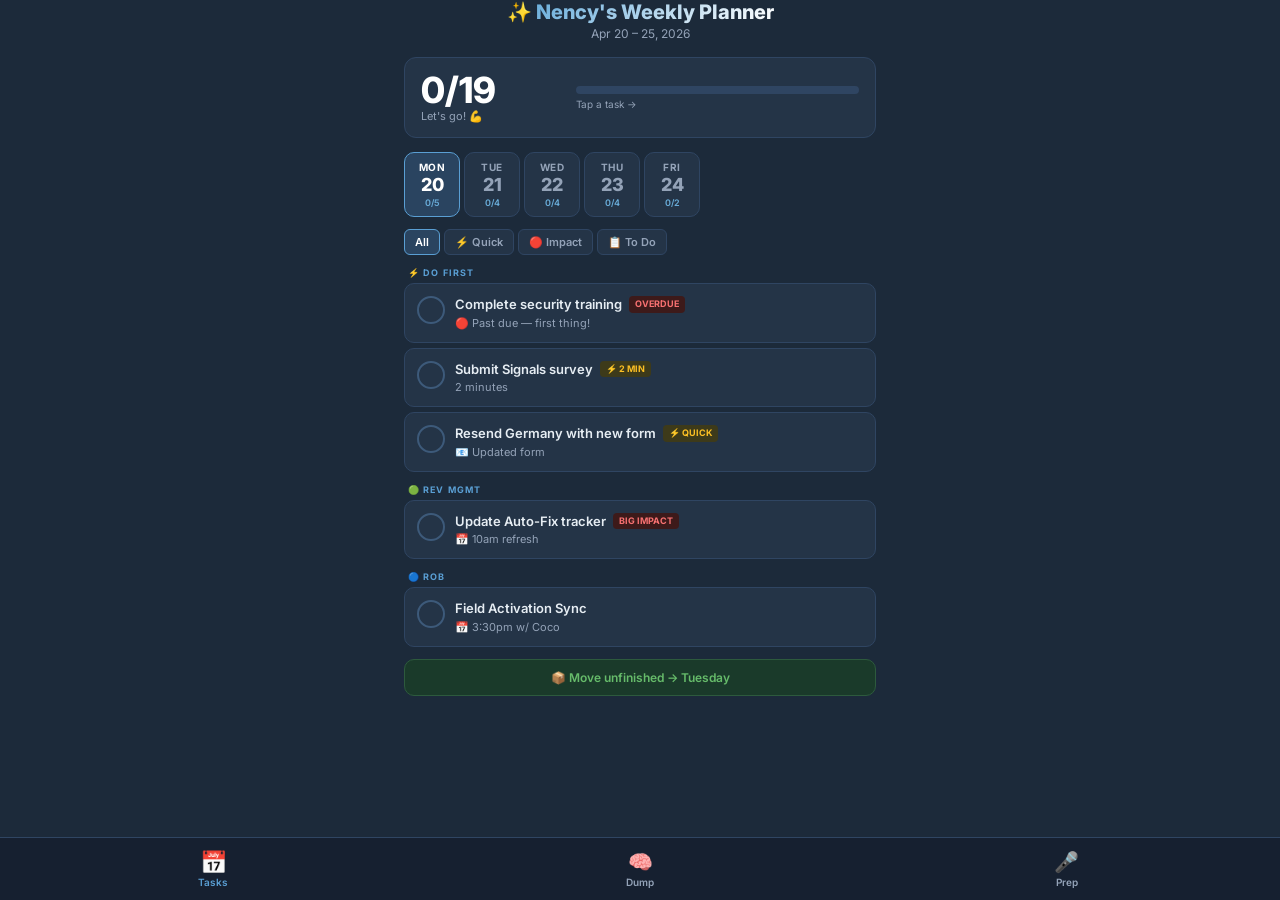
==== index.html @ 7d5105fa "Nency weekly planner PWA v1" ====
<!DOCTYPE html>
<html lang="en">
<head>
<meta charset="UTF-8">
<meta name="viewport" content="width=device-width, initial-scale=1.0, maximum-scale=1.0, user-scalable=no, viewport-fit=cover">
<meta name="apple-mobile-web-app-capable" content="yes">
<meta name="apple-mobile-web-app-status-bar-style" content="black-translucent">
<meta name="apple-mobile-web-app-title" content="Planner">
<meta name="theme-color" content="#4682b4">
<link rel="manifest" href="manifest.json">
<link rel="apple-touch-icon" href="data:image/svg+xml,<svg xmlns='http://www.w3.org/2000/svg' viewBox='0 0 100 100'><rect width='100' height='100' rx='20' fill='%234682b4'/><text y='68' x='50' text-anchor='middle' font-size='55'>✨</text></svg>">
<title>Nency's Weekly Planner</title>
<style>
  @import url('https://fonts.googleapis.com/css2?family=Inter:wght@400;600;700;800&display=swap');
  *{margin:0;padding:0;box-sizing:border-box}
  :root{
    --steel:#4682b4;--sl:#5a9fd4;--sd:#36648b;--sg:#6aaedb;
    --bg:#1c2a3a;--card:#243447;--bdr:#2f4562;--tx:#e6edf3;--mu:#94a3b8;--done:#1e3548;
  }
  html{height:100%;overflow-y:auto;-webkit-overflow-scrolling:touch}
  body{
    font-family:'Inter',sans-serif;background:var(--bg);color:var(--tx);
    max-width:500px;margin:0 auto;padding:16px 14px;padding-top:env(safe-area-inset-top,16px);
    padding-bottom:calc(env(safe-area-inset-bottom,0px) + 80px);
    -webkit-font-smoothing:antialiased;min-height:100%;
  }

  .hdr{text-align:center;margin-bottom:16px}
  .hdr h1{font-size:20px;font-weight:800;color:#fff}
  .hdr h1 span{background:linear-gradient(135deg,var(--sg),#fff);-webkit-background-clip:text;-webkit-text-fill-color:transparent}
  .wk{color:var(--mu);font-size:12px;margin-top:2px}

  /* Score — compact */
  .sc{background:var(--card);border:1px solid var(--bdr);border-radius:12px;padding:14px 16px;margin-bottom:14px;display:flex;align-items:center;gap:14px}
  .sc-left{flex:1}
  .sc-n{font-size:36px;font-weight:800;line-height:1;color:#fff}
  .sc-l{font-size:11px;color:var(--mu);margin-top:1px}
  .sc-right{flex:2}
  .br-bg{height:8px;background:var(--bdr);border-radius:4px;overflow:hidden}
  .br-fl{height:100%;border-radius:4px;background:linear-gradient(90deg,var(--sd),var(--sg));transition:width .5s;width:0%}
  .stk{margin-top:4px;font-size:10px;color:var(--mu)}

  /* Bottom Nav (mobile style) */
  .bnav{
    position:fixed;bottom:0;left:0;right:0;
    background:#162030;border-top:1px solid var(--bdr);
    display:flex;padding:8px 0;padding-bottom:calc(8px + env(safe-area-inset-bottom,0px));
    z-index:100;
  }
  .bnav-btn{
    flex:1;display:flex;flex-direction:column;align-items:center;gap:2px;
    background:none;border:none;color:var(--mu);font-family:inherit;
    font-size:10px;font-weight:600;cursor:pointer;padding:4px;transition:all .2s;
  }
  .bnav-btn .ico{font-size:20px}
  .bnav-btn.on{color:var(--sl)}
  .bnav-btn.on .ico{transform:scale(1.1)}

  /* Day Tabs — horizontal scroll, touch friendly */
  .tabs{display:flex;gap:4px;margin-bottom:12px;overflow-x:auto;-webkit-overflow-scrolling:touch;scrollbar-width:none;-ms-overflow-style:none}
  .tabs::-webkit-scrollbar{display:none}
  .tab{
    min-width:56px;padding:8px 6px;border-radius:10px;text-align:center;cursor:pointer;
    background:var(--card);border:1.5px solid var(--bdr);transition:all .2s;font-family:inherit;color:var(--mu);
    flex-shrink:0;
  }
  .tab:hover{border-color:#3d5a7a;color:var(--tx)}
  .tab.on{border-color:var(--sl);background:#2a4460;color:#fff}
  .tab .dn{font-size:10px;font-weight:700;text-transform:uppercase;letter-spacing:.5px}
  .tab .dd{font-size:18px;font-weight:800;margin-top:1px}
  .tab .dt{margin-top:2px;font-size:9px;font-weight:600}
  .tab .dt .ok{color:var(--sg)}
  .tab.alld{border-color:#3a6a4a}
  .tab.alld .dt .ok{color:#66bb6a}

  /* Filters — compact */
  .flt{display:flex;gap:4px;margin-bottom:12px}
  .fb{background:var(--card);border:1px solid var(--bdr);color:var(--mu);padding:5px 10px;border-radius:6px;font-size:11px;font-weight:600;cursor:pointer;font-family:inherit;transition:all .2s}
  .fb:hover,.fb.on{border-color:var(--sl);color:#fff;background:#2a4460}

  .pnl{display:none}.pnl.show{display:block}
  .sec{margin-bottom:12px}
  .sec-t{font-size:9px;font-weight:700;text-transform:uppercase;letter-spacing:1.1px;color:var(--sl);padding:0 4px;margin-bottom:5px}

  /* Task — bigger touch target */
  .tk{
    background:var(--card);border:1px solid var(--bdr);border-radius:10px;padding:12px 12px;
    margin-bottom:5px;display:flex;align-items:flex-start;gap:10px;cursor:pointer;
    transition:all .15s;user-select:none;-webkit-tap-highlight-color:transparent;
    min-height:48px;
  }
  .tk:active{transform:scale(.98);background:#2a4460}
  .ck{
    width:28px;height:28px;min-width:28px;border:2.5px solid #3d5a7a;border-radius:50%;
    display:flex;align-items:center;justify-content:center;font-size:14px;color:transparent;
    transition:all .25s;margin-top:0;
  }
  .tk.done .ck{background:linear-gradient(135deg,var(--steel),var(--sg));border-color:transparent;color:#fff;animation:pop .35s cubic-bezier(.4,0,.2,1)}
  @keyframes pop{0%{transform:scale(1)}40%{transform:scale(1.3)}100%{transform:scale(1)}}
  .tk.done{background:var(--done);border-color:#2a4a5a}
  .tk.done .tn{text-decoration:line-through;color:var(--mu)}
  .tk.done .tw{color:#5a7080}
  .tb{flex:1;min-width:0}
  .tn{font-size:13px;font-weight:600;line-height:1.35}
  .tw{font-size:11px;color:var(--mu);margin-top:2px}

  .tg{display:inline-block;font-size:9px;font-weight:700;padding:2px 6px;border-radius:4px;margin-left:4px;vertical-align:middle;position:relative;top:-1px}
  .t-zap{background:#3d3a1a;color:#fbbf24}.t-fire{background:#3d1a1a;color:#f87171}
  .t-mic{background:#1a3050;color:var(--sg)}.t-clk{background:#2d1a3a;color:#d8a0f0}
  .t-carry{background:#1a3a2a;color:#66bb6a}

  .carry{
    display:none;align-items:center;gap:6px;width:100%;justify-content:center;
    background:#1a3a2a;border:1px solid #2d5a3d;color:#66bb6a;
    padding:10px 14px;border-radius:10px;font-size:12px;font-weight:600;
    cursor:pointer;font-family:inherit;margin-top:6px;transition:all .2s;
  }
  .carry:hover{background:#224a32}
  .carry.vis{display:flex}

  /* Meeting Prep */
  .mtg{
    background:linear-gradient(135deg,#1e3550,#243a50);border:1px solid var(--bdr);
    border-radius:10px;padding:12px 14px;margin-bottom:5px;border-left:3px solid var(--sl);
  }
  .mtg-t{font-size:13px;font-weight:700}
  .mtg-m{font-size:11px;color:var(--mu);margin-top:2px}
  .mtg-cl{margin-top:8px;display:flex;flex-direction:column;gap:4px}
  .mi{
    display:flex;align-items:center;gap:8px;font-size:12px;
    padding:8px 10px;background:#1c3040;border-radius:7px;cursor:pointer;
    transition:all .15s;user-select:none;min-height:40px;
  }
  .mi:active{background:#2a4060}
  .mi .mc{
    width:20px;height:20px;min-width:20px;border:2px solid #3d5a7a;border-radius:50%;
    display:flex;align-items:center;justify-content:center;font-size:11px;color:transparent;transition:all .2s;
  }
  .mi.done .mc{background:var(--sl);border-color:transparent;color:#fff}
  .mi.done{color:var(--mu);text-decoration:line-through}
  .md{font-size:10px;font-weight:700;margin-left:auto;white-space:nowrap}
  .dw{color:#fbbf24}.dok{color:var(--sg)}.dl{color:#f87171}

  /* Brain Dump */
  .bd{background:var(--card);border:1px solid var(--bdr);border-radius:12px;padding:14px;margin-bottom:14px}
  .bd h2{font-size:14px;font-weight:700;margin-bottom:6px}
  .bd h2 span{color:var(--sg)}
  .bd-h{font-size:11px;color:var(--mu);margin-bottom:6px}
  .bd textarea{
    width:100%;min-height:120px;background:#1a2a3a;border:1px solid var(--bdr);border-radius:8px;
    color:var(--tx);padding:10px 12px;font-family:inherit;font-size:14px;resize:vertical;line-height:1.6;
  }
  .bd textarea::placeholder{color:#4a6a8a}
  .bd textarea:focus{outline:none;border-color:var(--sl)}
  .bd-a{display:flex;gap:6px;margin-top:8px}
  .bdb{padding:10px 18px;border-radius:8px;font-size:13px;font-weight:700;cursor:pointer;font-family:inherit;transition:all .2s;border:none}
  .bds{background:linear-gradient(135deg,var(--sd),var(--sl));color:#fff}
  .bds:hover{filter:brightness(1.15)}
  .bdc{background:transparent;border:1px solid var(--bdr)!important;color:var(--mu)}

  .bd-o{margin-top:10px}
  .bd-r{
    background:#1a2a3a;border:1px solid var(--bdr);border-radius:8px;padding:10px 12px;
    margin-bottom:4px;display:flex;align-items:center;gap:8px;flex-wrap:wrap;
  }
  .bd-p{font-size:9px;font-weight:700;padding:2px 6px;border-radius:4px;white-space:nowrap}
  .bp1{background:#3d1a1a;color:#f87171}.bp2{background:#3d3a1a;color:#fbbf24}.bp3{background:#1a3050;color:var(--sg)}
  .bd-x{flex:1;font-size:12px;font-weight:600;min-width:120px}
  .bd-r select{background:#243447;border:1px solid var(--bdr);color:var(--tx);padding:6px 8px;border-radius:6px;font-size:12px;font-family:inherit}
  .bd-r select:focus{outline:none;border-color:var(--sl)}
  .bda{padding:6px 12px;border-radius:6px;font-size:11px;font-weight:700;cursor:pointer;font-family:inherit;background:var(--sd);color:#fff;border:none}

  .rules{background:var(--card);border:1px solid var(--bdr);border-radius:10px;padding:14px;font-size:12px;line-height:1.8;color:var(--mu)}
  .rules b{color:var(--tx)}

  /* Celebration */
  .cel{position:fixed;inset:0;display:none;align-items:center;justify-content:center;background:rgba(0,0,0,.55);z-index:200}
  .cel.show{display:flex}
  .cel-b{background:var(--card);border:2px solid var(--sl);border-radius:16px;padding:28px 36px;text-align:center;animation:up .4s cubic-bezier(.4,0,.2,1)}
  .cel-b .e{font-size:48px}.cel-b h2{font-size:18px;margin-top:6px}.cel-b p{color:var(--mu);font-size:12px;margin-top:3px}
  @keyframes up{from{transform:scale(.85);opacity:0}}

  .empty{text-align:center;padding:30px;color:var(--mu);font-size:13px}
</style>
</head>
<body>

<div class="hdr">
  <h1>✨ <span>Nency's Weekly Planner</span></h1>
  <div class="wk">Apr 20 – 25, 2026</div>
</div>

<!-- Score — horizontal compact -->
<div class="sc">
  <div class="sc-left">
    <div class="sc-n" id="num">0/0</div>
    <div class="sc-l" id="lbl">Let's go! 💪</div>
  </div>
  <div class="sc-right">
    <div class="br-bg"><div class="br-fl" id="bar"></div></div>
    <div class="stk" id="stk">Tap a task →</div>
  </div>
</div>

<!-- ═══ TASKS MODE ═══ -->
<div id="mTasks">
  <div class="tabs" id="tabs"></div>
  <div class="flt">
    <button class="fb on" onclick="fil('all',this)">All</button>
    <button class="fb" onclick="fil('zap',this)">⚡ Quick</button>
    <button class="fb" onclick="fil('fire',this)">🔴 Impact</button>
    <button class="fb" onclick="fil('todo',this)">📋 To Do</button>
  </div>
  <div id="panels"></div>
</div>

<!-- ═══ BRAIN DUMP ═══ -->
<div id="mBrain" style="display:none">
  <div class="bd">
    <h2>🧠 Brain Dump → <span>Tasks</span></h2>
    <div class="bd-h">One item per line. I'll sort by priority — you pick the day.</div>
    <textarea id="bdI" placeholder="follow up with Prabhu on Germany
prep deck for ROB 360
submit hackathon app
check IAR May schedule"></textarea>
    <div class="bd-a">
      <button class="bdb bds" onclick="sortBD()">✨ Sort</button>
      <button class="bdb bdc" onclick="clearBD()">Clear</button>
    </div>
    <div class="bd-o" id="bdO"></div>
  </div>
</div>

<!-- ═══ MEETING PREP ═══ -->
<div id="mMtg" style="display:none">
  <div class="sec">
    <div class="sec-t">🎤 Big Meetings — 48hr prep</div>
    <div class="mtg">
      <div class="mtg-t">ROB 360 Pulse: Readiness</div>
      <div class="mtg-m">📅 Thu 11:05am · PRESENTING · ~50 ppl</div>
      <div class="mtg-cl">
        <div class="mi" onclick="this.classList.toggle('done')"><div class="mc">✓</div><span>Content + talk track</span><span class="md dw">⏰ Tue 11am</span></div>
        <div class="mi" onclick="this.classList.toggle('done')"><div class="mc">✓</div><span>Send pre-read</span><span class="md dw">⏰ Wed 11am</span></div>
        <div class="mi" onclick="this.classList.toggle('done')"><div class="mc">✓</div><span>Send recap</span><span class="md dok">⏰ Fri 11am</span></div>
      </div>
    </div>
    <div class="mtg">
      <div class="mtg-t">RevS AI Acceleration</div>
      <div class="mtg-m">📅 Tue 12:05pm · Large call · ~60 ppl</div>
      <div class="mtg-cl">
        <div class="mi" onclick="this.classList.toggle('done')"><div class="mc">✓</div><span>Content + talk track</span><span class="md dl">⏰ Past due</span></div>
        <div class="mi" onclick="this.classList.toggle('done')"><div class="mc">✓</div><span>Send recap</span><span class="md dok">⏰ Wed 12pm</span></div>
      </div>
    </div>
  </div>
  <div class="sec">
    <div class="sec-t">📅 You're Hosting — 24hr rules</div>
    <div class="mtg">
      <div class="mtg-t">Field Activation Weekly</div>
      <div class="mtg-m">📅 Mon 3:30pm · w/ Coco</div>
      <div class="mtg-cl">
        <div class="mi" onclick="this.classList.toggle('done')"><div class="mc">✓</div><span>Pre-read / agenda</span><span class="md dl">⏰ Was Sun</span></div>
        <div class="mi" onclick="this.classList.toggle('done')"><div class="mc">✓</div><span>Send recap</span><span class="md dok">⏰ Tue 3:30pm</span></div>
      </div>
    </div>
    <div class="mtg">
      <div class="mtg-t">VS Code Club</div>
      <div class="mtg-m">📅 Thu 10am · You're hosting!</div>
      <div class="mtg-cl">
        <div class="mi" onclick="this.classList.toggle('done')"><div class="mc">✓</div><span>Pre-read / agenda</span><span class="md dw">⏰ Wed 10am</span></div>
        <div class="mi" onclick="this.classList.toggle('done')"><div class="mc">✓</div><span>Send recap</span><span class="md dok">⏰ Fri 10am</span></div>
      </div>
    </div>
    <div class="mtg">
      <div class="mtg-t">Svjetlana / Nency Sync</div>
      <div class="mtg-m">📅 Wed 10:35am</div>
      <div class="mtg-cl">
        <div class="mi" onclick="this.classList.toggle('done')"><div class="mc">✓</div><span>Agenda / talking points</span><span class="md dw">⏰ Tue 10:35am</span></div>
        <div class="mi" onclick="this.classList.toggle('done')"><div class="mc">✓</div><span>Send recap</span><span class="md dok">⏰ Thu 10:35am</span></div>
      </div>
    </div>
  </div>
  <div class="sec">
    <div class="sec-t">📋 Your Rules</div>
    <div class="rules">
      <b>🎤 Big (10+ ppl):</b> Content ready <b style="color:#fbbf24">48hrs before</b><br>
      <b>📅 Hosting:</b> Pre-read <b style="color:#fbbf24">24hrs before</b> · Recap <b style="color:var(--sg)">24hrs after</b>
    </div>
  </div>
</div>

<!-- Bottom Nav -->
<div class="bnav">
  <button class="bnav-btn on" id="b1" onclick="showMode('tasks')"><span class="ico">📅</span>Tasks</button>
  <button class="bnav-btn" id="b2" onclick="showMode('brain')"><span class="ico">🧠</span>Dump</button>
  <button class="bnav-btn" id="b3" onclick="showMode('mtg')"><span class="ico">🎤</span>Prep</button>
</div>

<!-- Celebrations -->
<div class="cel" id="cel" onclick="this.classList.remove('show')"><div class="cel-b"><div class="e" id="cE">🎉</div><h2 id="cT">Done!</h2><p id="cM">Keep going!</p></div></div>
<div class="cel" id="cyM" onclick="this.classList.remove('show')"><div class="cel-b"><div class="e">📦➡️</div><h2 id="cyT">Moved!</h2><p id="cyP">Carried over</p></div></div>

<script>
// Register service worker
if('serviceWorker' in navigator) navigator.serviceWorker.register('sw.js').catch(()=>{});

const DAYS=[
  {k:'mon',n:'Mon',d:'20',l:'Monday'},{k:'tue',n:'Tue',d:'21',l:'Tuesday'},
  {k:'wed',n:'Wed',d:'22',l:'Wednesday'},{k:'thu',n:'Thu',d:'23',l:'Thursday'},
  {k:'fri',n:'Fri',d:'24',l:'Friday'},
];
const TASKS={
  mon:[{cat:'⚡ DO FIRST',tasks:[
    {n:'Complete security training',w:'🔴 Past due — first thing!',t:'zap',tg:'t-fire',tl:'OVERDUE'},
    {n:'Submit Signals survey',w:'2 minutes',t:'zap',tg:'t-zap',tl:'⚡ 2 MIN'},
    {n:'Resend Germany with new form',w:'📧 Updated form',t:'zap',tg:'t-zap',tl:'⚡ QUICK'},
  ]},{cat:'🟢 REV MGMT',tasks:[
    {n:'Update Auto-Fix tracker',w:'📅 10am refresh',t:'fire',tg:'t-fire',tl:'BIG IMPACT'},
  ]},{cat:'🔵 ROB',tasks:[
    {n:'Field Activation Sync',w:'📅 3:30pm w/ Coco',t:'',tg:'',tl:''},
  ]}],
  tue:[{cat:'🟢 REV MGMT',tasks:[
    {n:'EMEA council approvals',w:'🌍 Unblocks engineering',t:'fire',tg:'t-fire',tl:'BIG IMPACT'},
    {n:'EMEA Neg Billed Opp Sync',w:'📅 11am w/ Prabhu',t:'',tg:'',tl:''},
    {n:'Rev Mgmt <> Field Activation',w:'📅 11:30am',t:'',tg:'',tl:''},
  ]},{cat:'🔵 ROB',tasks:[
    {n:'Review FY27 IAP deck',w:'📅 1:05pm w/ Carrie',t:'fire',tg:'t-fire',tl:'BIG IMPACT'},
  ]}],
  wed:[{cat:'🔵 ROB',tasks:[
    {n:'FY27 IAP kick-off',w:'📅 11am + 8pm',t:'fire',tg:'t-fire',tl:'BIG IMPACT'},
    {n:'Pull IAR May plan',w:'For team prep',t:'',tg:'',tl:''},
    {n:'Meet CI team (Meelad)',w:'📅 4pm — forecasting',t:'',tg:'',tl:''},
  ]},{cat:'🟢 REV MGMT',tasks:[
    {n:'AMS ROB & Rev Mgmt Sync',w:'📅 4:35pm',t:'',tg:'',tl:''},
  ]}],
  thu:[{cat:'🔵 ROB',tasks:[
    {n:'Present ROB 360 Pulse',w:'📅 11:05am — ON STAGE!',t:'fire',tg:'t-mic',tl:'PRESENTING'},
    {n:'Team Sync pre-work',w:'📋 Due before Sync Week',t:'fire',tg:'t-clk',tl:'DUE FRI'},
    {n:'Jake <> Nency 1:1',w:'📅 2:30pm',t:'',tg:'',tl:''},
  ]},{cat:'🟣 AI',tasks:[
    {n:'Host VS Code Club',w:'📅 10am',t:'',tg:'t-mic',tl:'HOSTING'},
  ]}],
  fri:[{cat:'🟣 AI',tasks:[
    {n:'Hackathon app',w:'💻 Build/polish',t:'fire',tg:'t-clk',tl:'NEXT WEEK'},
  ]},{cat:'🔵 ROB',tasks:[
    {n:'Finalize Sync pre-work',w:'📋 Last chance!',t:'fire',tg:'t-fire',tl:'DEADLINE'},
  ]}],
};

let aDay='mon';const SK='np-v5-20260420';

function buildTabs(){
  document.getElementById('tabs').innerHTML=DAYS.map(d=>
    `<div class="tab" data-d="${d.k}" onclick="sw('${d.k}')">
      <div class="dn">${d.n}</div><div class="dd">${d.d}</div><div class="dt" id="dot-${d.k}"></div>
    </div>`).join('');
}
function buildPanels(){
  let h='';
  DAYS.forEach(d=>{
    h+=`<div class="pnl" id="p-${d.k}" data-d="${d.k}">`;
    (TASKS[d.k]||[]).forEach(s=>{
      h+=`<div class="sec"><div class="sec-t">${s.cat}</div>`;
      s.tasks.forEach(t=>{
        const tg=t.tl?` <span class="tg ${t.tg}">${t.tl}</span>`:'';
        h+=`<div class="tk" onclick="tog(this)" data-t="${t.t}" data-d="${d.k}"><div class="ck">✓</div><div class="tb"><div class="tn">${t.n}${tg}</div><div class="tw">${t.w}</div></div></div>`;
      });
      h+=`</div>`;
    });
    h+=`<div class="sec" id="cr-${d.k}" style="display:none"><div class="sec-t">📦 Carried Over</div></div>`;
    const nx=DAYS[DAYS.findIndex(x=>x.k===d.k)+1];
    if(nx) h+=`<button class="carry" id="cy-${d.k}" onclick="co('${d.k}','${nx.k}')">📦 Move unfinished → ${nx.l}</button>`;
    h+=`</div>`;
  });
  document.getElementById('panels').innerHTML=h;
}

function showMode(m){
  document.getElementById('mTasks').style.display=m==='tasks'?'':'none';
  document.getElementById('mBrain').style.display=m==='brain'?'':'none';
  document.getElementById('mMtg').style.display=m==='mtg'?'':'none';
  document.getElementById('b1').classList.toggle('on',m==='tasks');
  document.getElementById('b2').classList.toggle('on',m==='brain');
  document.getElementById('b3').classList.toggle('on',m==='mtg');
}
function sw(d){
  aDay=d;
  document.querySelectorAll('.tab').forEach(t=>t.classList.toggle('on',t.dataset.d===d));
  document.querySelectorAll('.pnl').forEach(p=>p.classList.toggle('show',p.dataset.d===d));
  uCy();
  document.querySelectorAll('.fb').forEach(b=>b.classList.remove('on'));
  document.querySelector('.fb').classList.add('on');
  document.querySelectorAll(`#p-${d} .tk`).forEach(t=>t.style.display='');
}
function tog(el){
  const w=el.classList.contains('done');el.classList.toggle('done');
  if(!w) celeb();uAll();save();
}
function co(f,t){
  const p=document.getElementById(`p-${f}`),un=[...p.querySelectorAll('.tk:not(.done)')];
  if(!un.length) return;
  const tgt=document.getElementById(`cr-${t}`);
  un.forEach(tk=>{
    const c=tk.cloneNode(true);const nm=c.querySelector('.tn');
    if(!nm.innerHTML.includes('t-carry')) nm.innerHTML+=' <span class="tg t-carry">📦</span>';
    c.classList.remove('done');c.dataset.d=t;c.setAttribute('onclick','tog(this)');
    tgt.appendChild(c);tk.remove();
  });
  tgt.style.display='';
  document.getElementById('cyT').textContent=`${un.length} task${un.length>1?'s':''} moved!`;
  document.getElementById('cyP').textContent=`→ ${DAYS.find(d=>d.k===t).l}`;
  const m=document.getElementById('cyM');m.classList.add('show');
  setTimeout(()=>m.classList.remove('show'),1800);
  uAll();save();setTimeout(()=>sw(t),1000);
}
function uCy(){
  DAYS.forEach(d=>{const b=document.getElementById(`cy-${d.k}`);if(!b)return;
    const un=document.getElementById(`p-${d.k}`).querySelectorAll('.tk:not(.done)').length;
    b.classList.toggle('vis',un>0&&d.k===aDay);
  });
}

const CH=[['🎉','BOOM!','Momentum!'],['⚡','Zap!','💙'],['🚀','Go!','Speed!'],['💪','Yes!','Power!'],['🌟','Star!','Shine!'],['🔥','Fire!','Burn!'],['✨','Magic!','✓'],['💎','Gem!','Win!']];
function celeb(){
  const a=document.querySelectorAll('.tk').length,d=document.querySelectorAll('.tk.done').length;
  let c;if(d===a)c=['🦄','ALL DONE!','🎆'];else if(d===Math.ceil(a/2))c=['🏅','HALF!','GO!'];
  else c=CH[Math.floor(Math.random()*CH.length)];
  document.getElementById('cE').textContent=c[0];document.getElementById('cT').textContent=c[1];document.getElementById('cM').textContent=c[2];
  const el=document.getElementById('cel');el.classList.add('show');setTimeout(()=>el.classList.remove('show'),d===a?2200:900);
}

function uAll(){
  const a=document.querySelectorAll('.tk').length,d=document.querySelectorAll('.tk.done').length;
  document.getElementById('num').textContent=d+'/'+a;
  document.getElementById('bar').style.width=(a?d/a*100:0)+'%';
  const p=a?Math.round(d/a*100):0,l=document.getElementById('lbl'),s=document.getElementById('stk');
  if(!d){l.textContent="Let's go! 💪";s.textContent='Tap a task →'}
  else if(p<30){l.textContent=p+'%';s.textContent='🔥 Keep going!'}
  else if(p<60){l.textContent=p+'%';s.textContent='🔥🔥 Building!'}
  else if(p<100){l.textContent=p+'%';s.textContent='🔥🔥🔥 Almost!'}
  else{l.textContent='100% 👑';s.textContent='🏆 LEGENDARY!'}
  DAYS.forEach(d=>{
    const pn=document.getElementById(`p-${d.k}`);if(!pn)return;
    const t=pn.querySelectorAll('.tk').length,dn=pn.querySelectorAll('.tk.done').length;
    const dt=document.getElementById(`dot-${d.k}`),tb=document.querySelector(`.tab[data-d="${d.k}"]`);
    if(!t){dt.textContent='—';tb.classList.remove('alld')}
    else if(dn===t){dt.innerHTML='<span class="ok">✓</span>';tb.classList.add('alld')}
    else{dt.innerHTML=`<span class="ok">${dn}/${t}</span>`;tb.classList.remove('alld')}
  });uCy();
}

function fil(f,btn){
  document.querySelectorAll('.fb').forEach(b=>b.classList.remove('on'));btn.classList.add('on');
  const pn=document.getElementById(`p-${aDay}`);
  pn.querySelectorAll('.tk').forEach(t=>{
    if(f==='all')t.style.display='';
    else if(f==='zap')t.style.display=t.dataset.t==='zap'?'':'none';
    else if(f==='fire')t.style.display=(t.dataset.t==='fire'||t.dataset.t==='zap')?'':'none';
    else if(f==='todo')t.style.display=t.classList.contains('done')?'none':'';
  });
  pn.querySelectorAll('.sec').forEach(s=>{
    const v=[...s.querySelectorAll('.tk')].filter(t=>t.style.display!=='none');
    if(s.id&&s.id.startsWith('cr-')&&!s.querySelectorAll('.tk').length)s.style.display='none';
    else s.style.display=v.length?'':'none';
  });
}

const PW={hi:['urgent','overdue','blocker','approval','deadline','due','asap','critical','council','prep','present'],
  lo:['check','think','maybe','explore','look into','consider','optional','nice to have']};
function sortBD(){
  const raw=document.getElementById('bdI').value.trim();if(!raw)return;
  const lines=raw.split('\n').map(l=>l.trim()).filter(Boolean);
  const sorted=lines.map(l=>{const lw=l.toLowerCase();let p=2;if(PW.hi.some(w=>lw.includes(w)))p=1;else if(PW.lo.some(w=>lw.includes(w)))p=3;return{x:l,p}}).sort((a,b)=>a.p-b.p);
  document.getElementById('bdO').innerHTML='<div class="sec-t" style="margin:6px 0">📋 SORTED:</div>'+
    sorted.map((i,j)=>{const c=i.p===1?'bp1':i.p===2?'bp2':'bp3',lb=i.p===1?'🔴 HIGH':i.p===2?'🟡 MED':'🟢 LOW';
      return`<div class="bd-r" id="br-${j}"><span class="bd-p ${c}">${lb}</span><span class="bd-x">${i.x}</span>
        <select id="bs-${j}"><option value="">Day?</option>${DAYS.map(d=>`<option value="${d.k}">${d.n}</option>`).join('')}</select>
        <button class="bda" onclick="addBD(${j})">+</button></div>`;
    }).join('');
}
function addBD(i){
  const s=document.getElementById(`bs-${i}`),d=s.value;if(!d){s.style.borderColor='#f87171';return}
  const r=document.getElementById(`br-${i}`),x=r.querySelector('.bd-x').textContent;
  const cr=document.getElementById(`cr-${d}`),tk=document.createElement('div');
  tk.className='tk';tk.dataset.t='';tk.dataset.d=d;tk.setAttribute('onclick','tog(this)');
  tk.innerHTML=`<div class="ck">✓</div><div class="tb"><div class="tn">${x} <span class="tg t-carry">🧠</span></div><div class="tw">From brain dump</div></div>`;
  cr.appendChild(tk);cr.style.display='';r.style.opacity='.3';r.style.pointerEvents='none';
  r.querySelector('.bda').textContent='✓';uAll();save();
}
function clearBD(){document.getElementById('bdI').value='';document.getElementById('bdO').innerHTML=''}

function save(){
  const st={};DAYS.forEach(d=>{const pn=document.getElementById(`p-${d.k}`);st[d.k]=[];
    pn.querySelectorAll('.tk').forEach(t=>st[d.k].push({done:t.classList.contains('done'),h:t.outerHTML}));
  });localStorage.setItem(SK,JSON.stringify(st));
}
function load(){
  const r=localStorage.getItem(SK);if(!r)return;
  try{const st=JSON.parse(r);DAYS.forEach(d=>{if(!st[d.k])return;
    const pn=document.getElementById(`p-${d.k}`),tks=pn.querySelectorAll('.tk'),sv=st[d.k];
    if(tks.length===sv.length){sv.forEach((s,i)=>{if(s.done&&tks[i])tks[i].classList.add('done')})}
    else{let i=0;tks.forEach(t=>{if(i<sv.length&&sv[i]&&sv[i].done)t.classList.add('done');i++});
      const cr=document.getElementById(`cr-${d.k}`);
      for(let j=tks.length;j<sv.length;j++){if(sv[j]&&sv[j].h){
        const div=document.createElement('div');div.innerHTML=sv[j].h;const tk=div.firstChild;
        tk.setAttribute('onclick','tog(this)');if(sv[j].done)tk.classList.add('done');else tk.classList.remove('done');
        cr.appendChild(tk);cr.style.display='';
      }}
    }
  })}catch(e){}
}

buildTabs();buildPanels();load();sw('mon');uAll();
</script>
</body>
</html>
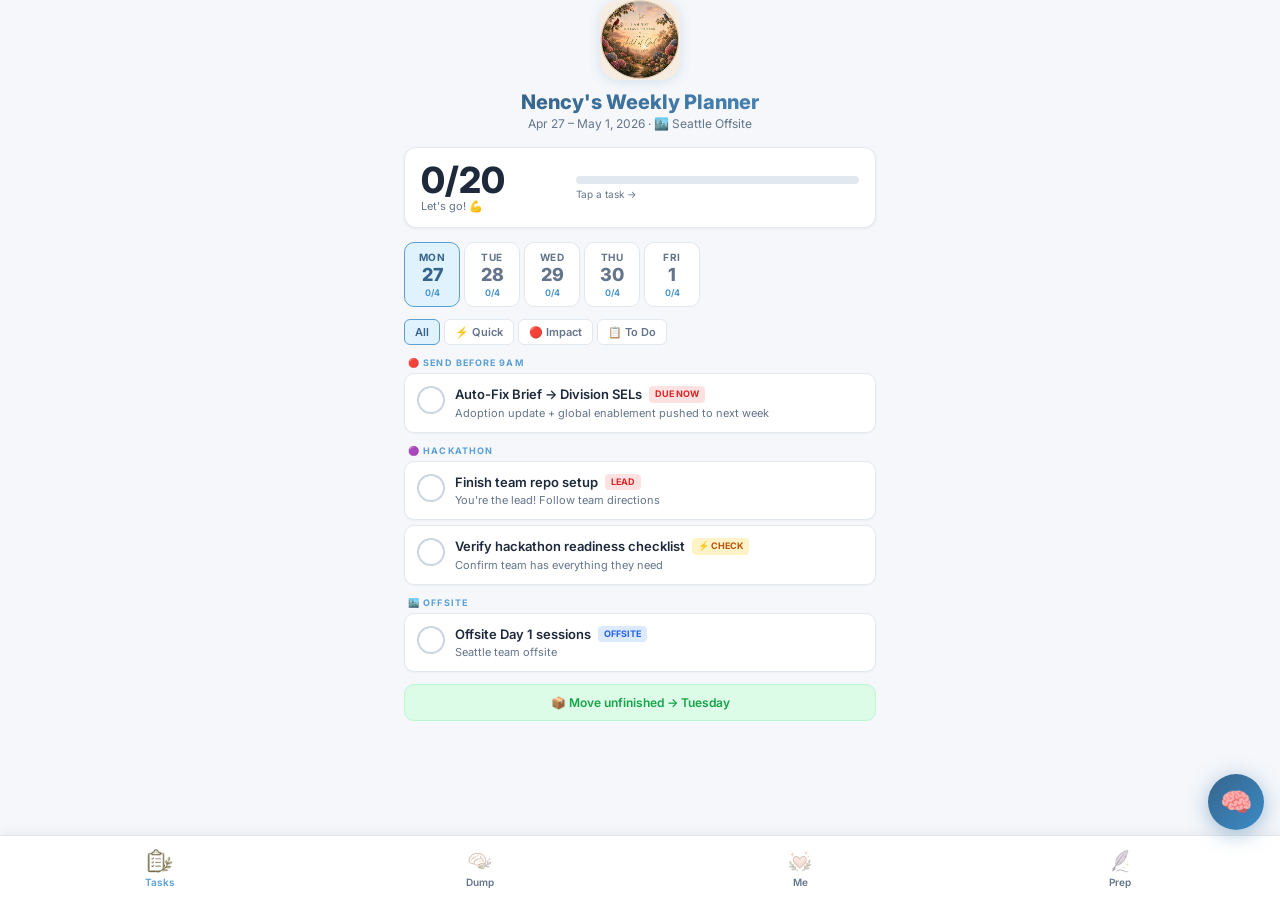
==== commit fa4406d0: "v2: light theme, custom icons, brain dump FAB, grateful + health corners" ====
--- a/index.html
+++ b/index.html
@@ -6,16 +6,16 @@
 <meta name="apple-mobile-web-app-capable" content="yes">
 <meta name="apple-mobile-web-app-status-bar-style" content="black-translucent">
 <meta name="apple-mobile-web-app-title" content="Planner">
-<meta name="theme-color" content="#4682b4">
+<meta name="theme-color" content="#f5f7fa">
 <link rel="manifest" href="manifest.json">
-<link rel="apple-touch-icon" href="data:image/svg+xml,<svg xmlns='http://www.w3.org/2000/svg' viewBox='0 0 100 100'><rect width='100' height='100' rx='20' fill='%234682b4'/><text y='68' x='50' text-anchor='middle' font-size='55'>✨</text></svg>">
+<link rel="apple-touch-icon" href="logo.png">
 <title>Nency's Weekly Planner</title>
 <style>
   @import url('https://fonts.googleapis.com/css2?family=Inter:wght@400;600;700;800&display=swap');
   *{margin:0;padding:0;box-sizing:border-box}
   :root{
-    --steel:#4682b4;--sl:#5a9fd4;--sd:#36648b;--sg:#6aaedb;
-    --bg:#1c2a3a;--card:#243447;--bdr:#2f4562;--tx:#e6edf3;--mu:#94a3b8;--done:#1e3548;
+    --steel:#4682b4;--sl:#5a9fd4;--sd:#36648b;--sg:#3b8cc7;
+    --bg:#f5f7fa;--card:#ffffff;--bdr:#e2e8f0;--tx:#1e293b;--mu:#64748b;--done:#f0fdf4;
   }
   html{height:100%;overflow-y:auto;-webkit-overflow-scrolling:touch}
   body{
@@ -26,14 +26,15 @@
   }
 
   .hdr{text-align:center;margin-bottom:16px}
-  .hdr h1{font-size:20px;font-weight:800;color:#fff}
-  .hdr h1 span{background:linear-gradient(135deg,var(--sg),#fff);-webkit-background-clip:text;-webkit-text-fill-color:transparent}
+  .hdr-logo{width:80px;height:80px;border-radius:20px;object-fit:cover;margin-bottom:6px;box-shadow:0 2px 12px rgba(70,130,180,.18)}
+  .hdr h1{font-size:20px;font-weight:800;color:var(--tx)}
+  .hdr h1 span{background:linear-gradient(135deg,var(--sd),var(--steel));-webkit-background-clip:text;-webkit-text-fill-color:transparent}
   .wk{color:var(--mu);font-size:12px;margin-top:2px}
 
   /* Score — compact */
-  .sc{background:var(--card);border:1px solid var(--bdr);border-radius:12px;padding:14px 16px;margin-bottom:14px;display:flex;align-items:center;gap:14px}
+  .sc{background:var(--card);border:1px solid var(--bdr);border-radius:12px;padding:14px 16px;margin-bottom:14px;display:flex;align-items:center;gap:14px;box-shadow:0 1px 3px rgba(0,0,0,.06)}
   .sc-left{flex:1}
-  .sc-n{font-size:36px;font-weight:800;line-height:1;color:#fff}
+  .sc-n{font-size:36px;font-weight:800;line-height:1;color:var(--tx)}
   .sc-l{font-size:11px;color:var(--mu);margin-top:1px}
   .sc-right{flex:2}
   .br-bg{height:8px;background:var(--bdr);border-radius:4px;overflow:hidden}
@@ -43,7 +44,7 @@
   /* Bottom Nav (mobile style) */
   .bnav{
     position:fixed;bottom:0;left:0;right:0;
-    background:#162030;border-top:1px solid var(--bdr);
+    background:#ffffff;border-top:1px solid var(--bdr);box-shadow:0 -2px 10px rgba(0,0,0,.06);
     display:flex;padding:8px 0;padding-bottom:calc(8px + env(safe-area-inset-bottom,0px));
     z-index:100;
   }
@@ -52,9 +53,10 @@
     background:none;border:none;color:var(--mu);font-family:inherit;
     font-size:10px;font-weight:600;cursor:pointer;padding:4px;transition:all .2s;
   }
-  .bnav-btn .ico{font-size:20px}
+  .bnav-btn .ico{font-size:20px;display:flex;align-items:center;justify-content:center}
+  .bnav-btn .ico img{width:26px;height:26px;object-fit:contain;opacity:.55;transition:all .2s}
   .bnav-btn.on{color:var(--sl)}
-  .bnav-btn.on .ico{transform:scale(1.1)}
+  .bnav-btn.on .ico img{opacity:1;transform:scale(1.1)}
 
   /* Day Tabs — horizontal scroll, touch friendly */
   .tabs{display:flex;gap:4px;margin-bottom:12px;overflow-x:auto;-webkit-overflow-scrolling:touch;scrollbar-width:none;-ms-overflow-style:none}
@@ -64,19 +66,19 @@
     background:var(--card);border:1.5px solid var(--bdr);transition:all .2s;font-family:inherit;color:var(--mu);
     flex-shrink:0;
   }
-  .tab:hover{border-color:#3d5a7a;color:var(--tx)}
-  .tab.on{border-color:var(--sl);background:#2a4460;color:#fff}
+  .tab:hover{border-color:var(--sl);color:var(--tx)}
+  .tab.on{border-color:var(--sl);background:#e0f2fe;color:var(--sd)}
   .tab .dn{font-size:10px;font-weight:700;text-transform:uppercase;letter-spacing:.5px}
   .tab .dd{font-size:18px;font-weight:800;margin-top:1px}
   .tab .dt{margin-top:2px;font-size:9px;font-weight:600}
   .tab .dt .ok{color:var(--sg)}
-  .tab.alld{border-color:#3a6a4a}
-  .tab.alld .dt .ok{color:#66bb6a}
+  .tab.alld{border-color:#86efac}
+  .tab.alld .dt .ok{color:#16a34a}
 
   /* Filters — compact */
   .flt{display:flex;gap:4px;margin-bottom:12px}
   .fb{background:var(--card);border:1px solid var(--bdr);color:var(--mu);padding:5px 10px;border-radius:6px;font-size:11px;font-weight:600;cursor:pointer;font-family:inherit;transition:all .2s}
-  .fb:hover,.fb.on{border-color:var(--sl);color:#fff;background:#2a4460}
+  .fb:hover,.fb.on{border-color:var(--sl);color:var(--sd);background:#e0f2fe}
 
   .pnl{display:none}.pnl.show{display:block}
   .sec{margin-bottom:12px}
@@ -87,40 +89,40 @@
     background:var(--card);border:1px solid var(--bdr);border-radius:10px;padding:12px 12px;
     margin-bottom:5px;display:flex;align-items:flex-start;gap:10px;cursor:pointer;
     transition:all .15s;user-select:none;-webkit-tap-highlight-color:transparent;
-    min-height:48px;
-  }
-  .tk:active{transform:scale(.98);background:#2a4460}
+    min-height:48px;box-shadow:0 1px 2px rgba(0,0,0,.04);
+  }
+  .tk:active{transform:scale(.98);background:#f0f7ff}
   .ck{
-    width:28px;height:28px;min-width:28px;border:2.5px solid #3d5a7a;border-radius:50%;
+    width:28px;height:28px;min-width:28px;border:2.5px solid #cbd5e1;border-radius:50%;
     display:flex;align-items:center;justify-content:center;font-size:14px;color:transparent;
     transition:all .25s;margin-top:0;
   }
   .tk.done .ck{background:linear-gradient(135deg,var(--steel),var(--sg));border-color:transparent;color:#fff;animation:pop .35s cubic-bezier(.4,0,.2,1)}
   @keyframes pop{0%{transform:scale(1)}40%{transform:scale(1.3)}100%{transform:scale(1)}}
-  .tk.done{background:var(--done);border-color:#2a4a5a}
+  .tk.done{background:var(--done);border-color:#bbf7d0}
   .tk.done .tn{text-decoration:line-through;color:var(--mu)}
-  .tk.done .tw{color:#5a7080}
+  .tk.done .tw{color:#94a3b8}
   .tb{flex:1;min-width:0}
   .tn{font-size:13px;font-weight:600;line-height:1.35}
   .tw{font-size:11px;color:var(--mu);margin-top:2px}
 
   .tg{display:inline-block;font-size:9px;font-weight:700;padding:2px 6px;border-radius:4px;margin-left:4px;vertical-align:middle;position:relative;top:-1px}
-  .t-zap{background:#3d3a1a;color:#fbbf24}.t-fire{background:#3d1a1a;color:#f87171}
-  .t-mic{background:#1a3050;color:var(--sg)}.t-clk{background:#2d1a3a;color:#d8a0f0}
-  .t-carry{background:#1a3a2a;color:#66bb6a}
+  .t-zap{background:#fef3c7;color:#b45309}.t-fire{background:#fee2e2;color:#dc2626}
+  .t-mic{background:#dbeafe;color:#2563eb}.t-clk{background:#f3e8ff;color:#7c3aed}
+  .t-carry{background:#dcfce7;color:#16a34a}
 
   .carry{
     display:none;align-items:center;gap:6px;width:100%;justify-content:center;
-    background:#1a3a2a;border:1px solid #2d5a3d;color:#66bb6a;
+    background:#dcfce7;border:1px solid #bbf7d0;color:#16a34a;
     padding:10px 14px;border-radius:10px;font-size:12px;font-weight:600;
     cursor:pointer;font-family:inherit;margin-top:6px;transition:all .2s;
   }
-  .carry:hover{background:#224a32}
+  .carry:hover{background:#d1fae5}
   .carry.vis{display:flex}
 
   /* Meeting Prep */
   .mtg{
-    background:linear-gradient(135deg,#1e3550,#243a50);border:1px solid var(--bdr);
+    background:linear-gradient(135deg,#f0f7ff,#e8f4fd);border:1px solid var(--bdr);
     border-radius:10px;padding:12px 14px;margin-bottom:5px;border-left:3px solid var(--sl);
   }
   .mtg-t{font-size:13px;font-weight:700}
@@ -128,18 +130,18 @@
   .mtg-cl{margin-top:8px;display:flex;flex-direction:column;gap:4px}
   .mi{
     display:flex;align-items:center;gap:8px;font-size:12px;
-    padding:8px 10px;background:#1c3040;border-radius:7px;cursor:pointer;
+    padding:8px 10px;background:#f8fafc;border-radius:7px;cursor:pointer;
     transition:all .15s;user-select:none;min-height:40px;
   }
-  .mi:active{background:#2a4060}
+  .mi:active{background:#e2e8f0}
   .mi .mc{
-    width:20px;height:20px;min-width:20px;border:2px solid #3d5a7a;border-radius:50%;
+    width:20px;height:20px;min-width:20px;border:2px solid #cbd5e1;border-radius:50%;
     display:flex;align-items:center;justify-content:center;font-size:11px;color:transparent;transition:all .2s;
   }
   .mi.done .mc{background:var(--sl);border-color:transparent;color:#fff}
   .mi.done{color:var(--mu);text-decoration:line-through}
   .md{font-size:10px;font-weight:700;margin-left:auto;white-space:nowrap}
-  .dw{color:#fbbf24}.dok{color:var(--sg)}.dl{color:#f87171}
+  .dw{color:#b45309}.dok{color:#16a34a}.dl{color:#dc2626}
 
   /* Brain Dump */
   .bd{background:var(--card);border:1px solid var(--bdr);border-radius:12px;padding:14px;margin-bottom:14px}
@@ -147,10 +149,10 @@
   .bd h2 span{color:var(--sg)}
   .bd-h{font-size:11px;color:var(--mu);margin-bottom:6px}
   .bd textarea{
-    width:100%;min-height:120px;background:#1a2a3a;border:1px solid var(--bdr);border-radius:8px;
+    width:100%;min-height:120px;background:#f8fafc;border:1px solid var(--bdr);border-radius:8px;
     color:var(--tx);padding:10px 12px;font-family:inherit;font-size:14px;resize:vertical;line-height:1.6;
   }
-  .bd textarea::placeholder{color:#4a6a8a}
+  .bd textarea::placeholder{color:#94a3b8}
   .bd textarea:focus{outline:none;border-color:var(--sl)}
   .bd-a{display:flex;gap:6px;margin-top:8px}
   .bdb{padding:10px 18px;border-radius:8px;font-size:13px;font-weight:700;cursor:pointer;font-family:inherit;transition:all .2s;border:none}
@@ -160,13 +162,13 @@
 
   .bd-o{margin-top:10px}
   .bd-r{
-    background:#1a2a3a;border:1px solid var(--bdr);border-radius:8px;padding:10px 12px;
+    background:#f8fafc;border:1px solid var(--bdr);border-radius:8px;padding:10px 12px;
     margin-bottom:4px;display:flex;align-items:center;gap:8px;flex-wrap:wrap;
   }
   .bd-p{font-size:9px;font-weight:700;padding:2px 6px;border-radius:4px;white-space:nowrap}
-  .bp1{background:#3d1a1a;color:#f87171}.bp2{background:#3d3a1a;color:#fbbf24}.bp3{background:#1a3050;color:var(--sg)}
+  .bp1{background:#fee2e2;color:#dc2626}.bp2{background:#fef3c7;color:#b45309}.bp3{background:#dbeafe;color:#2563eb}
   .bd-x{flex:1;font-size:12px;font-weight:600;min-width:120px}
-  .bd-r select{background:#243447;border:1px solid var(--bdr);color:var(--tx);padding:6px 8px;border-radius:6px;font-size:12px;font-family:inherit}
+  .bd-r select{background:#f8fafc;border:1px solid var(--bdr);color:var(--tx);padding:6px 8px;border-radius:6px;font-size:12px;font-family:inherit}
   .bd-r select:focus{outline:none;border-color:var(--sl)}
   .bda{padding:6px 12px;border-radius:6px;font-size:11px;font-weight:700;cursor:pointer;font-family:inherit;background:var(--sd);color:#fff;border:none}
 
@@ -174,20 +176,183 @@
   .rules b{color:var(--tx)}
 
   /* Celebration */
-  .cel{position:fixed;inset:0;display:none;align-items:center;justify-content:center;background:rgba(0,0,0,.55);z-index:200}
+  .cel{position:fixed;inset:0;display:none;align-items:center;justify-content:center;background:rgba(0,0,0,.25);z-index:200}
   .cel.show{display:flex}
-  .cel-b{background:var(--card);border:2px solid var(--sl);border-radius:16px;padding:28px 36px;text-align:center;animation:up .4s cubic-bezier(.4,0,.2,1)}
-  .cel-b .e{font-size:48px}.cel-b h2{font-size:18px;margin-top:6px}.cel-b p{color:var(--mu);font-size:12px;margin-top:3px}
+  .cel-b{background:var(--card);border:2px solid var(--sl);border-radius:16px;padding:28px 36px;text-align:center;animation:up .4s cubic-bezier(.4,0,.2,1);box-shadow:0 8px 30px rgba(0,0,0,.12)}
+  .cel-b .e{font-size:48px}.cel-b h2{font-size:18px;margin-top:6px;color:var(--tx)}.cel-b p{color:var(--mu);font-size:12px;margin-top:3px}
   @keyframes up{from{transform:scale(.85);opacity:0}}
 
   .empty{text-align:center;padding:30px;color:var(--mu);font-size:13px}
+
+  /* ═══ FLOATING ACTION BUTTON ═══ */
+  .fab{
+    position:fixed;bottom:calc(70px + env(safe-area-inset-bottom,0px));right:16px;
+    width:56px;height:56px;border-radius:50%;border:none;cursor:pointer;z-index:150;
+    background:linear-gradient(135deg,var(--sd),var(--sg));color:#fff;font-size:26px;
+    box-shadow:0 4px 20px rgba(70,130,180,.5);transition:all .25s;
+    display:flex;align-items:center;justify-content:center;
+  }
+  .fab:active{transform:scale(.9)}
+  .fab:hover{box-shadow:0 6px 28px rgba(70,130,180,.7);transform:scale(1.05)}
+  .fab.open{transform:rotate(45deg);background:linear-gradient(135deg,#f87171,#fbbf24)}
+
+  /* ═══ QUICK DUMP MODAL ═══ */
+  .qd-overlay{
+    position:fixed;inset:0;background:rgba(0,0,0,.25);z-index:180;
+    display:none;align-items:flex-end;justify-content:center;
+    -webkit-backdrop-filter:blur(4px);backdrop-filter:blur(4px);
+  }
+  .qd-overlay.show{display:flex}
+  .qd{
+    width:100%;max-width:500px;background:var(--bg);border-top:2px solid var(--sl);
+    border-radius:20px 20px 0 0;padding:20px 16px;padding-bottom:calc(16px + env(safe-area-inset-bottom,0px));
+    animation:slideUp .3s cubic-bezier(.4,0,.2,1);max-height:85vh;overflow-y:auto;
+  }
+  @keyframes slideUp{from{transform:translateY(100%)}}
+  .qd-handle{width:36px;height:4px;background:var(--bdr);border-radius:2px;margin:0 auto 14px}
+  .qd h2{font-size:16px;font-weight:800;margin-bottom:4px}
+  .qd h2 span{color:var(--sg)}
+  .qd-sub{font-size:11px;color:var(--mu);margin-bottom:10px}
+  .qd textarea{
+    width:100%;min-height:100px;background:#f8fafc;border:1.5px solid var(--bdr);border-radius:10px;
+    color:var(--tx);padding:12px 14px;font-family:inherit;font-size:16px;resize:none;line-height:1.6;
+    -webkit-appearance:none;
+  }
+  .qd textarea::placeholder{color:#94a3b8}
+  .qd textarea:focus{outline:none;border-color:var(--sl)}
+  .qd-actions{display:flex;gap:8px;margin-top:10px}
+  .qd-btn{
+    flex:1;padding:14px;border-radius:10px;font-size:14px;font-weight:700;cursor:pointer;
+    font-family:inherit;transition:all .2s;border:none;
+  }
+  .qd-sort{background:linear-gradient(135deg,var(--sd),var(--sl));color:#fff}
+  .qd-sort:active{filter:brightness(1.2)}
+  .qd-close{background:transparent;border:1px solid var(--bdr)!important;color:var(--mu)}
+  .qd-results{margin-top:12px}
+
+  /* Quick-dump result items */
+  .qr{
+    background:#f8fafc;border:1px solid var(--bdr);border-radius:10px;padding:10px 12px;
+    margin-bottom:6px;display:flex;align-items:center;gap:8px;flex-wrap:wrap;
+    transition:all .2s;
+  }
+  .qr.added{opacity:.35;pointer-events:none}
+  .qr.added .qr-add{background:#dcfce7;color:#16a34a}
+  .qr-pri{font-size:9px;font-weight:700;padding:3px 7px;border-radius:5px;white-space:nowrap}
+  .qr-txt{flex:1;font-size:13px;font-weight:600;min-width:100px}
+  .qr-days{display:flex;gap:3px;flex-wrap:wrap}
+  .qr-day{
+    padding:6px 10px;border-radius:6px;font-size:11px;font-weight:700;cursor:pointer;
+    font-family:inherit;background:var(--card);border:1.5px solid var(--bdr);color:var(--mu);
+    transition:all .15s;
+  }
+  .qr-day:active,.qr-day.picked{border-color:var(--sl);color:var(--sd);background:#e0f2fe}
+  .qr-add{
+    padding:6px 14px;border-radius:6px;font-size:12px;font-weight:700;cursor:pointer;
+    font-family:inherit;background:var(--sd);color:#fff;border:none;transition:all .15s;
+    white-space:nowrap;
+  }
+  .qr-add:active{transform:scale(.95)}
+  .qr-added-label{font-size:11px;color:#16a34a;font-weight:700}
+
+  /* ═══ ME TAB — Grateful + Health ═══ */
+  .me-day-tabs{display:flex;gap:4px;margin-bottom:14px;overflow-x:auto;-webkit-overflow-scrolling:touch;scrollbar-width:none}
+  .me-day-tabs::-webkit-scrollbar{display:none}
+  .me-dt{
+    padding:6px 12px;border-radius:8px;font-size:12px;font-weight:700;cursor:pointer;
+    font-family:inherit;background:var(--card);border:1.5px solid var(--bdr);color:var(--mu);
+    transition:all .15s;flex-shrink:0;
+  }
+  .me-dt.on{border-color:var(--sl);background:#e0f2fe;color:var(--sd)}
+
+  /* Grateful Corner */
+  .grat{background:var(--card);border:1px solid var(--bdr);border-radius:14px;padding:16px;margin-bottom:14px;box-shadow:0 1px 3px rgba(0,0,0,.06)}
+  .grat-hdr{display:flex;align-items:center;gap:8px;margin-bottom:10px}
+  .grat-hdr h2{font-size:15px;font-weight:800}
+  .grat-hdr h2 span{color:#f59e0b}
+  .grat-sub{font-size:11px;color:var(--mu);margin-bottom:8px}
+  .grat-list{display:flex;flex-direction:column;gap:6px;margin-bottom:8px}
+  .grat-item{
+    display:flex;align-items:center;gap:8px;background:#fffbeb;border:1px solid #fde68a;
+    border-radius:8px;padding:8px 12px;font-size:13px;color:#92400e;
+    animation:fadeIn .3s ease;
+  }
+  .grat-item .gi-icon{font-size:16px;flex-shrink:0}
+  .grat-item .gi-text{flex:1}
+  .grat-item .gi-del{
+    background:none;border:none;color:#d97706;font-size:14px;cursor:pointer;padding:2px 6px;
+    opacity:.5;transition:opacity .15s;
+  }
+  .grat-item .gi-del:hover{opacity:1}
+  @keyframes fadeIn{from{opacity:0;transform:translateY(-4px)}}
+  .grat-input{display:flex;gap:6px}
+  .grat-input input{
+    flex:1;background:#fffbeb;border:1.5px solid #fde68a;border-radius:8px;
+    color:#92400e;padding:10px 12px;font-family:inherit;font-size:14px;
+  }
+  .grat-input input::placeholder{color:#d4a053}
+  .grat-input input:focus{outline:none;border-color:#f59e0b}
+  .grat-input button{
+    padding:10px 16px;border-radius:8px;border:none;background:linear-gradient(135deg,#f59e0b,#fbbf24);
+    color:#fff;font-size:14px;font-weight:700;cursor:pointer;font-family:inherit;
+  }
+  .grat-input button:active{transform:scale(.95)}
+  .grat-empty{font-size:12px;color:#d4a053;text-align:center;padding:12px;font-style:italic}
+
+  /* Health Corner */
+  .hlth{background:var(--card);border:1px solid var(--bdr);border-radius:14px;padding:16px;margin-bottom:14px;box-shadow:0 1px 3px rgba(0,0,0,.06)}
+  .hlth-hdr{display:flex;align-items:center;gap:8px;margin-bottom:12px}
+  .hlth-hdr h2{font-size:15px;font-weight:800}
+  .hlth-hdr h2 span{color:#16a34a}
+  .hlth-row{
+    display:flex;align-items:center;gap:10px;padding:10px 12px;
+    background:#f8fafc;border:1px solid var(--bdr);border-radius:10px;margin-bottom:6px;
+    transition:all .2s;
+  }
+  .hlth-row.checked{background:#f0fdf4;border-color:#bbf7d0}
+  .hlth-ico{font-size:22px;flex-shrink:0}
+  .hlth-info{flex:1}
+  .hlth-name{font-size:13px;font-weight:700}
+  .hlth-desc{font-size:10px;color:var(--mu);margin-top:1px}
+  .hlth-row.checked .hlth-name{color:#16a34a}
+  .hlth-row.checked .hlth-desc{color:#4ade80}
+
+  /* Water tracker — special */
+  .water-dots{display:flex;gap:4px;margin-top:4px}
+  .wdot{
+    width:24px;height:24px;border-radius:50%;border:2px solid #bae6fd;
+    display:flex;align-items:center;justify-content:center;font-size:11px;
+    cursor:pointer;transition:all .2s;color:transparent;background:#f0f9ff;
+  }
+  .wdot.filled{background:linear-gradient(135deg,#38bdf8,#0ea5e9);border-color:#0ea5e9;color:#fff}
+  .wdot:active{transform:scale(1.2)}
+
+  /* Health check button */
+  .hlth-chk{
+    width:28px;height:28px;min-width:28px;border-radius:50%;border:2.5px solid #cbd5e1;
+    display:flex;align-items:center;justify-content:center;font-size:14px;color:transparent;
+    cursor:pointer;transition:all .25s;background:#fff;
+  }
+  .hlth-chk.on{background:linear-gradient(135deg,#22c55e,#4ade80);border-color:transparent;color:#fff;animation:pop .35s cubic-bezier(.4,0,.2,1)}
+
+  /* Me tab summary strip */
+  .me-summary{
+    display:flex;gap:8px;margin-bottom:14px;
+  }
+  .me-stat{
+    flex:1;background:var(--card);border:1px solid var(--bdr);border-radius:10px;
+    padding:10px;text-align:center;box-shadow:0 1px 3px rgba(0,0,0,.06);
+  }
+  .me-stat .ms-num{font-size:22px;font-weight:800;line-height:1}
+  .me-stat .ms-lbl{font-size:9px;font-weight:600;color:var(--mu);margin-top:2px;text-transform:uppercase;letter-spacing:.5px}
 </style>
 </head>
 <body>
 
 <div class="hdr">
-  <h1>✨ <span>Nency's Weekly Planner</span></h1>
-  <div class="wk">Apr 20 – 25, 2026</div>
+  <img src="logo.png" alt="Planner Logo" class="hdr-logo">
+  <h1><span>Nency's Weekly Planner</span></h1>
+  <div class="wk">Apr 27 – May 1, 2026 · 🏙️ Seattle Offsite</div>
 </div>
 
 <!-- Score — horizontal compact -->
@@ -219,10 +384,10 @@
   <div class="bd">
     <h2>🧠 Brain Dump → <span>Tasks</span></h2>
     <div class="bd-h">One item per line. I'll sort by priority — you pick the day.</div>
-    <textarea id="bdI" placeholder="follow up with Prabhu on Germany
-prep deck for ROB 360
-submit hackathon app
-check IAR May schedule"></textarea>
+    <textarea id="bdI" placeholder="draft CI workshop agenda
+follow up with finance on metrics
+check hackathon submission rules
+review Auto-Fix rule changes"></textarea>
     <div class="bd-a">
       <button class="bdb bds" onclick="sortBD()">✨ Sort</button>
       <button class="bdb bdc" onclick="clearBD()">Clear</button>
@@ -231,69 +396,142 @@
   </div>
 </div>
 
+<!-- ═══ ME (Grateful + Health) ═══ -->
+<div id="mMe" style="display:none">
+  <!-- Day selector -->
+  <div class="me-day-tabs" id="meDays"></div>
+
+  <!-- Summary strip -->
+  <div class="me-summary">
+    <div class="me-stat"><div class="ms-num" id="meGratCt">0</div><div class="ms-lbl">Grateful</div></div>
+    <div class="me-stat"><div class="ms-num" id="meWaterCt">0/8</div><div class="ms-lbl">Water</div></div>
+    <div class="me-stat"><div class="ms-num" id="meHealthCt">0/3</div><div class="ms-lbl">Self-care</div></div>
+  </div>
+
+  <!-- Grateful Corner -->
+  <div class="grat">
+    <div class="grat-hdr"><h2>🙏 Grateful <span>Corner</span></h2></div>
+    <div class="grat-sub">What made you smile today?</div>
+    <div class="grat-list" id="gratList"></div>
+    <div class="grat-empty" id="gratEmpty">Nothing yet — add your first one! ☀️</div>
+    <div class="grat-input">
+      <input type="text" id="gratInput" placeholder="I'm thankful for..." maxlength="120"
+        onkeydown="if(event.key==='Enter')addGrat()">
+      <button onclick="addGrat()">+</button>
+    </div>
+  </div>
+
+  <!-- Health Corner -->
+  <div class="hlth">
+    <div class="hlth-hdr"><h2>💚 Health <span>Check</span></h2></div>
+
+    <!-- Water -->
+    <div class="hlth-row" id="hWater">
+      <div class="hlth-ico">💧</div>
+      <div class="hlth-info">
+        <div class="hlth-name">Water</div>
+        <div class="hlth-desc">Tap each glass as you drink</div>
+        <div class="water-dots" id="waterDots"></div>
+      </div>
+    </div>
+
+    <!-- Stretching -->
+    <div class="hlth-row" id="hStretch" onclick="toggleHealth('stretch')">
+      <div class="hlth-ico">🧘</div>
+      <div class="hlth-info">
+        <div class="hlth-name">Stretched today</div>
+        <div class="hlth-desc">Even 2 minutes counts!</div>
+      </div>
+      <div class="hlth-chk" id="chkStretch">✓</div>
+    </div>
+
+    <!-- Eating -->
+    <div class="hlth-row" id="hEat" onclick="toggleHealth('eat')">
+      <div class="hlth-ico">🍎</div>
+      <div class="hlth-info">
+        <div class="hlth-name">Ate a real meal</div>
+        <div class="hlth-desc">Not just coffee & snacks!</div>
+      </div>
+      <div class="hlth-chk" id="chkEat">✓</div>
+    </div>
+  </div>
+</div>
+
 <!-- ═══ MEETING PREP ═══ -->
 <div id="mMtg" style="display:none">
   <div class="sec">
-    <div class="sec-t">🎤 Big Meetings — 48hr prep</div>
+    <div class="sec-t">�️ Offsite — Seattle Team Week</div>
     <div class="mtg">
-      <div class="mtg-t">ROB 360 Pulse: Readiness</div>
-      <div class="mtg-m">📅 Thu 11:05am · PRESENTING · ~50 ppl</div>
+      <div class="mtg-t">Team Offsite — All Week</div>
+      <div class="mtg-m">📅 Mon–Fri · Seattle · Full team 🎯</div>
       <div class="mtg-cl">
-        <div class="mi" onclick="this.classList.toggle('done')"><div class="mc">✓</div><span>Content + talk track</span><span class="md dw">⏰ Tue 11am</span></div>
-        <div class="mi" onclick="this.classList.toggle('done')"><div class="mc">✓</div><span>Send pre-read</span><span class="md dw">⏰ Wed 11am</span></div>
-        <div class="mi" onclick="this.classList.toggle('done')"><div class="mc">✓</div><span>Send recap</span><span class="md dok">⏰ Fri 11am</span></div>
+        <div class="mi" onclick="this.classList.toggle('done')"><div class="mc">✓</div><span>Travel + settle in</span><span class="md dok">Mon AM</span></div>
+        <div class="mi" onclick="this.classList.toggle('done')"><div class="mc">✓</div><span>Block early AM for urgent sends</span><span class="md dw">⏰ Daily</span></div>
       </div>
     </div>
+  </div>
+  <div class="sec">
+    <div class="sec-t">🔴 Must-Send Comms This Week</div>
     <div class="mtg">
-      <div class="mtg-t">RevS AI Acceleration</div>
-      <div class="mtg-m">📅 Tue 12:05pm · Large call · ~60 ppl</div>
+      <div class="mtg-t">Auto-Fix Brief → Division SELs</div>
+      <div class="mtg-m">📧 Due Mon AM · Adoption update + enablement day pushed</div>
       <div class="mtg-cl">
-        <div class="mi" onclick="this.classList.toggle('done')"><div class="mc">✓</div><span>Content + talk track</span><span class="md dl">⏰ Past due</span></div>
-        <div class="mi" onclick="this.classList.toggle('done')"><div class="mc">✓</div><span>Send recap</span><span class="md dok">⏰ Wed 12pm</span></div>
+        <div class="mi" onclick="this.classList.toggle('done')"><div class="mc">✓</div><span>Draft brief with adoption data per division</span><span class="md dl">⏰ Sun night</span></div>
+        <div class="mi" onclick="this.classList.toggle('done')"><div class="mc">✓</div><span>Add: global enablement day → next week (rule changes)</span><span class="md dl">⏰ Sun night</span></div>
+        <div class="mi" onclick="this.classList.toggle('done')"><div class="mc">✓</div><span>Send to all division SELs</span><span class="md dl">⏰ Mon 9am</span></div>
       </div>
     </div>
+    <div class="mtg">
+      <div class="mtg-t">ROB Comms — CI Workshops</div>
+      <div class="mtg-m">📧 Tue · May/June workshop dates + awareness</div>
+      <div class="mtg-cl">
+        <div class="mi" onclick="this.classList.toggle('done')"><div class="mc">✓</div><span>Draft CI workshop dates + agenda comms</span><span class="md dw">⏰ Tue AM</span></div>
+        <div class="mi" onclick="this.classList.toggle('done')"><div class="mc">✓</div><span>Send teaser + full schedule</span><span class="md dw">⏰ Tue PM</span></div>
+      </div>
+    </div>
+    <div class="mtg">
+      <div class="mtg-t">VS Code Vibes — Invites + Comms</div>
+      <div class="mtg-m">📧 Thu · Target event date 5/8</div>
+      <div class="mtg-cl">
+        <div class="mi" onclick="this.classList.toggle('done')"><div class="mc">✓</div><span>Finalize content</span><span class="md dw">⏰ Wed</span></div>
+        <div class="mi" onclick="this.classList.toggle('done')"><div class="mc">✓</div><span>Send invites + comms</span><span class="md dw">⏰ Thu</span></div>
+      </div>
+    </div>
   </div>
   <div class="sec">
-    <div class="sec-t">📅 You're Hosting — 24hr rules</div>
-    <div class="mtg">
-      <div class="mtg-t">Field Activation Weekly</div>
-      <div class="mtg-m">📅 Mon 3:30pm · w/ Coco</div>
-      <div class="mtg-cl">
-        <div class="mi" onclick="this.classList.toggle('done')"><div class="mc">✓</div><span>Pre-read / agenda</span><span class="md dl">⏰ Was Sun</span></div>
-        <div class="mi" onclick="this.classList.toggle('done')"><div class="mc">✓</div><span>Send recap</span><span class="md dok">⏰ Tue 3:30pm</span></div>
-      </div>
-    </div>
-    <div class="mtg">
-      <div class="mtg-t">VS Code Club</div>
-      <div class="mtg-m">📅 Thu 10am · You're hosting!</div>
-      <div class="mtg-cl">
-        <div class="mi" onclick="this.classList.toggle('done')"><div class="mc">✓</div><span>Pre-read / agenda</span><span class="md dw">⏰ Wed 10am</span></div>
-        <div class="mi" onclick="this.classList.toggle('done')"><div class="mc">✓</div><span>Send recap</span><span class="md dok">⏰ Fri 10am</span></div>
-      </div>
-    </div>
-    <div class="mtg">
-      <div class="mtg-t">Svjetlana / Nency Sync</div>
-      <div class="mtg-m">📅 Wed 10:35am</div>
-      <div class="mtg-cl">
-        <div class="mi" onclick="this.classList.toggle('done')"><div class="mc">✓</div><span>Agenda / talking points</span><span class="md dw">⏰ Tue 10:35am</span></div>
-        <div class="mi" onclick="this.classList.toggle('done')"><div class="mc">✓</div><span>Send recap</span><span class="md dok">⏰ Thu 10:35am</span></div>
-      </div>
-    </div>
-  </div>
-  <div class="sec">
-    <div class="sec-t">📋 Your Rules</div>
+    <div class="sec-t">📋 Offsite Week Rules</div>
     <div class="rules">
-      <b>🎤 Big (10+ ppl):</b> Content ready <b style="color:#fbbf24">48hrs before</b><br>
-      <b>📅 Hosting:</b> Pre-read <b style="color:#fbbf24">24hrs before</b> · Recap <b style="color:var(--sg)">24hrs after</b>
+      <b>🏙️ Offsite:</b> Sessions run all day — <b style="color:#fbbf24">real work = early AM + evenings</b><br>
+      <b>🔴 Tomorrow:</b> Auto-Fix Brief MUST go out <b style="color:#f87171">Monday morning</b><br>
+      <b>📧 Comms week:</b> 3 major sends — SEL brief, CI workshops, VS Code Vibes
     </div>
   </div>
 </div>
 
 <!-- Bottom Nav -->
 <div class="bnav">
-  <button class="bnav-btn on" id="b1" onclick="showMode('tasks')"><span class="ico">📅</span>Tasks</button>
-  <button class="bnav-btn" id="b2" onclick="showMode('brain')"><span class="ico">🧠</span>Dump</button>
-  <button class="bnav-btn" id="b3" onclick="showMode('mtg')"><span class="ico">🎤</span>Prep</button>
+  <button class="bnav-btn on" id="b1" onclick="showMode('tasks')"><span class="ico"><img src="icon-tasks.png" alt="Tasks"></span>Tasks</button>
+  <button class="bnav-btn" id="b2" onclick="showMode('brain')"><span class="ico"><img src="icon-dump.png" alt="Dump"></span>Dump</button>
+  <button class="bnav-btn" id="b4" onclick="showMode('me')"><span class="ico"><img src="icon-me.png" alt="Me"></span>Me</button>
+  <button class="bnav-btn" id="b3" onclick="showMode('mtg')"><span class="ico"><img src="icon-prep.png" alt="Prep"></span>Prep</button>
+</div>
+
+<!-- ═══ FLOATING BRAIN DUMP BUTTON ═══ -->
+<button class="fab" id="fab" onclick="toggleQD()" aria-label="Quick brain dump">🧠</button>
+
+<!-- ═══ QUICK DUMP MODAL ═══ -->
+<div class="qd-overlay" id="qdOverlay" onclick="if(event.target===this)closeQD()">
+  <div class="qd">
+    <div class="qd-handle"></div>
+    <h2>🧠 Quick <span>Dump</span></h2>
+    <div class="qd-sub">One thought per line — I'll sort by priority ✨</div>
+    <textarea id="qdInput" placeholder="what's on your mind?&#10;one item per line..." rows="4"></textarea>
+    <div class="qd-actions">
+      <button class="qd-btn qd-sort" onclick="quickSort()">✨ Sort & Assign</button>
+      <button class="qd-btn qd-close" onclick="closeQD()">Done</button>
+    </div>
+    <div class="qd-results" id="qdResults"></div>
+  </div>
 </div>
 
 <!-- Celebrations -->
@@ -305,49 +543,53 @@
 if('serviceWorker' in navigator) navigator.serviceWorker.register('sw.js').catch(()=>{});
 
 const DAYS=[
-  {k:'mon',n:'Mon',d:'20',l:'Monday'},{k:'tue',n:'Tue',d:'21',l:'Tuesday'},
-  {k:'wed',n:'Wed',d:'22',l:'Wednesday'},{k:'thu',n:'Thu',d:'23',l:'Thursday'},
-  {k:'fri',n:'Fri',d:'24',l:'Friday'},
+  {k:'mon',n:'Mon',d:'27',l:'Monday'},{k:'tue',n:'Tue',d:'28',l:'Tuesday'},
+  {k:'wed',n:'Wed',d:'29',l:'Wednesday'},{k:'thu',n:'Thu',d:'30',l:'Thursday'},
+  {k:'fri',n:'Fri',d:'1',l:'Friday'},
 ];
 const TASKS={
-  mon:[{cat:'⚡ DO FIRST',tasks:[
-    {n:'Complete security training',w:'🔴 Past due — first thing!',t:'zap',tg:'t-fire',tl:'OVERDUE'},
-    {n:'Submit Signals survey',w:'2 minutes',t:'zap',tg:'t-zap',tl:'⚡ 2 MIN'},
-    {n:'Resend Germany with new form',w:'📧 Updated form',t:'zap',tg:'t-zap',tl:'⚡ QUICK'},
-  ]},{cat:'🟢 REV MGMT',tasks:[
-    {n:'Update Auto-Fix tracker',w:'📅 10am refresh',t:'fire',tg:'t-fire',tl:'BIG IMPACT'},
+  mon:[{cat:'🔴 SEND BEFORE 9AM',tasks:[
+    {n:'Auto-Fix Brief → Division SELs',w:'Adoption update + global enablement pushed to next week',t:'fire',tg:'t-fire',tl:'DUE NOW'},
+  ]},{cat:'🟣 HACKATHON',tasks:[
+    {n:'Finish team repo setup',w:'You\'re the lead! Follow team directions',t:'fire',tg:'t-fire',tl:'LEAD'},
+    {n:'Verify hackathon readiness checklist',w:'Confirm team has everything they need',t:'zap',tg:'t-zap',tl:'⚡ CHECK'},
+  ]},{cat:'🏙️ OFFSITE',tasks:[
+    {n:'Offsite Day 1 sessions',w:'Seattle team offsite',t:'',tg:'t-mic',tl:'OFFSITE'},
+  ]}],
+  tue:[{cat:'🔵 AUTO-FIX',tasks:[
+    {n:'Deploy revamped Auto-Fix site',w:'Better visuals, cleaner design — push live',t:'fire',tg:'t-fire',tl:'BIG IMPACT'},
   ]},{cat:'🔵 ROB',tasks:[
-    {n:'Field Activation Sync',w:'📅 3:30pm w/ Coco',t:'',tg:'',tl:''},
+    {n:'Send CI workshop comms + dates',w:'May/June Continuous Improvement workshops',t:'fire',tg:'t-clk',tl:'COMMS'},
+    {n:'Quick teaser: CI workshops coming',w:'Short email to build awareness',t:'zap',tg:'t-zap',tl:'⚡ QUICK'},
+  ]},{cat:'🏙️ OFFSITE',tasks:[
+    {n:'Offsite Day 2 sessions',w:'Seattle team offsite',t:'',tg:'t-mic',tl:'OFFSITE'},
   ]}],
-  tue:[{cat:'🟢 REV MGMT',tasks:[
-    {n:'EMEA council approvals',w:'🌍 Unblocks engineering',t:'fire',tg:'t-fire',tl:'BIG IMPACT'},
-    {n:'EMEA Neg Billed Opp Sync',w:'📅 11am w/ Prabhu',t:'',tg:'',tl:''},
-    {n:'Rev Mgmt <> Field Activation',w:'📅 11:30am',t:'',tg:'',tl:''},
+  wed:[{cat:'🔵 AUTO-FIX',tasks:[
+    {n:'Build fresh enablement materials',w:'Before global enablement day next week',t:'fire',tg:'t-fire',tl:'BIG IMPACT'},
+    {n:'Include rule enhancements from feedback',w:'New rules driving the date push',t:'',tg:'',tl:''},
   ]},{cat:'🔵 ROB',tasks:[
-    {n:'Review FY27 IAP deck',w:'📅 1:05pm w/ Carrie',t:'fire',tg:'t-fire',tl:'BIG IMPACT'},
+    {n:'Update IAR Hub — May topics',w:'Add May IAR agenda items',t:'fire',tg:'t-clk',tl:'THIS WEEK'},
+  ]},{cat:'🏙️ OFFSITE',tasks:[
+    {n:'Offsite Day 3 sessions',w:'Seattle team offsite',t:'',tg:'t-mic',tl:'OFFSITE'},
   ]}],
-  wed:[{cat:'🔵 ROB',tasks:[
-    {n:'FY27 IAP kick-off',w:'📅 11am + 8pm',t:'fire',tg:'t-fire',tl:'BIG IMPACT'},
-    {n:'Pull IAR May plan',w:'For team prep',t:'',tg:'',tl:''},
-    {n:'Meet CI team (Meelad)',w:'📅 4pm — forecasting',t:'',tg:'',tl:''},
-  ]},{cat:'🟢 REV MGMT',tasks:[
-    {n:'AMS ROB & Rev Mgmt Sync',w:'📅 4:35pm',t:'',tg:'',tl:''},
+  thu:[{cat:'🟣 VS CODE',tasks:[
+    {n:'Finish Catching VS Code Vibes',w:'Content + polish — target launch 5/8',t:'fire',tg:'t-clk',tl:'DUE 5/8'},
+    {n:'Send VS Code Vibes invites + comms',w:'Get it on calendars!',t:'fire',tg:'t-fire',tl:'COMMS'},
+  ]},{cat:'🔵 AUTO-FIX',tasks:[
+    {n:'Finalize enablement before global day',w:'Last pass on materials',t:'',tg:'t-clk',tl:'DEADLINE'},
+  ]},{cat:'🏙️ OFFSITE',tasks:[
+    {n:'Offsite Day 4 sessions',w:'Seattle team offsite',t:'',tg:'t-mic',tl:'OFFSITE'},
   ]}],
-  thu:[{cat:'🔵 ROB',tasks:[
-    {n:'Present ROB 360 Pulse',w:'📅 11:05am — ON STAGE!',t:'fire',tg:'t-mic',tl:'PRESENTING'},
-    {n:'Team Sync pre-work',w:'📋 Due before Sync Week',t:'fire',tg:'t-clk',tl:'DUE FRI'},
-    {n:'Jake <> Nency 1:1',w:'📅 2:30pm',t:'',tg:'',tl:''},
-  ]},{cat:'🟣 AI',tasks:[
-    {n:'Host VS Code Club',w:'📅 10am',t:'',tg:'t-mic',tl:'HOSTING'},
-  ]}],
-  fri:[{cat:'🟣 AI',tasks:[
-    {n:'Hackathon app',w:'💻 Build/polish',t:'fire',tg:'t-clk',tl:'NEXT WEEK'},
-  ]},{cat:'🔵 ROB',tasks:[
-    {n:'Finalize Sync pre-work',w:'📋 Last chance!',t:'fire',tg:'t-fire',tl:'DEADLINE'},
+  fri:[{cat:'🟢 STRATEGIC PLANNING',tasks:[
+    {n:'FY27 ROB planning kickoff',w:'Create system + framework for FY27',t:'fire',tg:'t-fire',tl:'STRATEGIC'},
+    {n:'Design repeatable enablement system',w:'VS Code-based — reuse for every new field landing',t:'fire',tg:'t-clk',tl:'NEW IDEA'},
+    {n:'Metric enablement concept w/ Finance',w:'Partnership — try something new via VS Code',t:'',tg:'',tl:''},
+  ]},{cat:'🏙️ OFFSITE',tasks:[
+    {n:'Offsite Day 5 — wrap up',w:'Seattle team offsite — last day!',t:'',tg:'t-mic',tl:'OFFSITE'},
   ]}],
 };
 
-let aDay='mon';const SK='np-v5-20260420';
+let aDay='mon';const SK='np-v5-20260427';
 
 function buildTabs(){
   document.getElementById('tabs').innerHTML=DAYS.map(d=>
@@ -378,10 +620,13 @@
 function showMode(m){
   document.getElementById('mTasks').style.display=m==='tasks'?'':'none';
   document.getElementById('mBrain').style.display=m==='brain'?'':'none';
+  document.getElementById('mMe').style.display=m==='me'?'':'none';
   document.getElementById('mMtg').style.display=m==='mtg'?'':'none';
   document.getElementById('b1').classList.toggle('on',m==='tasks');
   document.getElementById('b2').classList.toggle('on',m==='brain');
+  document.getElementById('b4').classList.toggle('on',m==='me');
   document.getElementById('b3').classList.toggle('on',m==='mtg');
+  if(m==='me'){buildMeTab();loadMe()}
 }
 function sw(d){
   aDay=d;
@@ -511,6 +756,191 @@
 }
 
 buildTabs();buildPanels();load();sw('mon');uAll();
+
+// ═══ QUICK DUMP (FAB) ═══
+function toggleQD(){
+  const o=document.getElementById('qdOverlay');
+  const fab=document.getElementById('fab');
+  if(o.classList.contains('show')){closeQD()}
+  else{
+    o.classList.add('show');fab.classList.add('open');fab.textContent='+';
+    setTimeout(()=>{
+      const inp=document.getElementById('qdInput');
+      inp.focus();
+      // Scroll modal into view on mobile
+      inp.scrollIntoView({behavior:'smooth',block:'center'});
+    },350);
+  }
+}
+function closeQD(){
+  document.getElementById('qdOverlay').classList.remove('show');
+  const fab=document.getElementById('fab');
+  fab.classList.remove('open');fab.textContent='🧠';
+}
+
+function quickSort(){
+  const raw=document.getElementById('qdInput').value.trim();
+  if(!raw)return;
+  const lines=raw.split('\n').map(l=>l.trim()).filter(Boolean);
+  const sorted=lines.map(l=>{
+    const lw=l.toLowerCase();let p=2;
+    if(PW.hi.some(w=>lw.includes(w)))p=1;
+    else if(PW.lo.some(w=>lw.includes(w)))p=3;
+    return{x:l,p};
+  }).sort((a,b)=>a.p-b.p);
+
+  const dayBtns=DAYS.map(d=>`<button class="qr-day" data-dk="${d.k}" onclick="pickDay(this)">${d.n}</button>`).join('');
+
+  document.getElementById('qdResults').innerHTML=sorted.map((item,i)=>{
+    const cls=item.p===1?'bp1':item.p===2?'bp2':'bp3';
+    const lbl=item.p===1?'🔴 HIGH':item.p===2?'🟡 MED':'🟢 LOW';
+    return `<div class="qr" id="qr-${i}">
+      <span class="qr-pri ${cls}">${lbl}</span>
+      <span class="qr-txt">${item.x}</span>
+      <div class="qr-days">${dayBtns}</div>
+      <button class="qr-add" onclick="quickAdd(${i})">+ Add</button>
+    </div>`;
+  }).join('');
+}
+
+function pickDay(btn){
+  // Deselect siblings, select this one
+  btn.parentElement.querySelectorAll('.qr-day').forEach(b=>b.classList.remove('picked'));
+  btn.classList.add('picked');
+}
+
+function quickAdd(i){
+  const row=document.getElementById(`qr-${i}`);
+  const picked=row.querySelector('.qr-day.picked');
+  if(!picked){
+    // Flash the day buttons to hint
+    row.querySelectorAll('.qr-day').forEach(b=>{b.style.borderColor='#f87171';setTimeout(()=>b.style.borderColor='',800)});
+    return;
+  }
+  const day=picked.dataset.dk;
+  const text=row.querySelector('.qr-txt').textContent;
+
+  // Add task to the carried-over section of that day
+  const cr=document.getElementById(`cr-${day}`);
+  const tk=document.createElement('div');
+  tk.className='tk';tk.dataset.t='';tk.dataset.d=day;
+  tk.setAttribute('onclick','tog(this)');
+  tk.innerHTML=`<div class="ck">✓</div><div class="tb"><div class="tn">${text} <span class="tg t-carry">🧠</span></div><div class="tw">From quick dump</div></div>`;
+  cr.appendChild(tk);cr.style.display='';
+
+  // Mark as added
+  row.classList.add('added');
+  row.querySelector('.qr-add').textContent='✓ Added';
+  uAll();save();
+
+  // Mini celebration
+  const fab=document.getElementById('fab');
+  fab.style.transform='scale(1.3)';setTimeout(()=>fab.style.transform='',200);
+}
+
+// ═══ ME TAB — Grateful + Health ═══
+const MK='np-me-20260427';
+let meDay='mon';
+
+function buildMeTab(){
+  // Day tabs for Me section
+  document.getElementById('meDays').innerHTML=DAYS.map(d=>
+    `<button class="me-dt${d.k===meDay?' on':''}" data-dk="${d.k}" onclick="switchMeDay('${d.k}')">${d.n} ${d.d}</button>`
+  ).join('');
+  // Water dots
+  let dots='';
+  for(let i=0;i<8;i++) dots+=`<div class="wdot" data-i="${i}" onclick="tapWater(${i})">💧</div>`;
+  document.getElementById('waterDots').innerHTML=dots;
+}
+
+function switchMeDay(dk){
+  meDay=dk;
+  document.querySelectorAll('.me-dt').forEach(b=>b.classList.toggle('on',b.dataset.dk===dk));
+  loadMe();
+}
+
+function getMeData(){
+  try{return JSON.parse(localStorage.getItem(MK))||{}}catch(e){return{}}
+}
+function saveMeData(d){localStorage.setItem(MK,JSON.stringify(d))}
+
+function getDayData(){
+  const all=getMeData();
+  if(!all[meDay]) all[meDay]={grat:[],water:0,stretch:false,eat:false};
+  return all;
+}
+
+// ── Gratitude ──
+function addGrat(){
+  const inp=document.getElementById('gratInput');
+  const txt=inp.value.trim();if(!txt)return;
+  const all=getDayData();
+  all[meDay].grat.push(txt);
+  saveMeData(all);inp.value='';
+  renderGrat(all[meDay].grat);updateMeSummary(all[meDay]);
+}
+function delGrat(i){
+  const all=getDayData();
+  all[meDay].grat.splice(i,1);
+  saveMeData(all);
+  renderGrat(all[meDay].grat);updateMeSummary(all[meDay]);
+}
+function renderGrat(list){
+  const el=document.getElementById('gratList');
+  const em=document.getElementById('gratEmpty');
+  if(!list.length){el.innerHTML='';em.style.display='';return}
+  em.style.display='none';
+  const icons=['☀️','🌸','💛','🌈','⭐','🦋','🍀','💫','🎶','🌻'];
+  el.innerHTML=list.map((g,i)=>
+    `<div class="grat-item"><span class="gi-icon">${icons[i%icons.length]}</span><span class="gi-text">${g}</span><button class="gi-del" onclick="event.stopPropagation();delGrat(${i})">✕</button></div>`
+  ).join('');
+}
+
+// ── Water ──
+function tapWater(i){
+  const all=getDayData();
+  // If tapping the current fill level, unfill it; otherwise fill up to i
+  all[meDay].water = all[meDay].water===(i+1) ? i : i+1;
+  saveMeData(all);
+  renderWater(all[meDay].water);updateMeSummary(all[meDay]);
+}
+function renderWater(n){
+  document.querySelectorAll('.wdot').forEach((d,i)=>d.classList.toggle('filled',i<n));
+  const row=document.getElementById('hWater');
+  row.classList.toggle('checked',n>=8);
+}
+
+// ── Health checks ──
+function toggleHealth(type){
+  const all=getDayData();
+  all[meDay][type]=!all[meDay][type];
+  saveMeData(all);
+  renderHealth(all[meDay]);updateMeSummary(all[meDay]);
+}
+function renderHealth(d){
+  const sc=document.getElementById('chkStretch');
+  sc.classList.toggle('on',!!d.stretch);
+  document.getElementById('hStretch').classList.toggle('checked',!!d.stretch);
+  const ec=document.getElementById('chkEat');
+  ec.classList.toggle('on',!!d.eat);
+  document.getElementById('hEat').classList.toggle('checked',!!d.eat);
+}
+
+function updateMeSummary(d){
+  document.getElementById('meGratCt').textContent=d.grat.length;
+  document.getElementById('meWaterCt').textContent=d.water+'/8';
+  const hc=(d.water>=8?1:0)+(d.stretch?1:0)+(d.eat?1:0);
+  document.getElementById('meHealthCt').textContent=hc+'/3';
+}
+
+function loadMe(){
+  const all=getDayData();
+  const d=all[meDay];
+  renderGrat(d.grat);
+  renderWater(d.water);
+  renderHealth(d);
+  updateMeSummary(d);
+}
 </script>
 </body>
 </html>
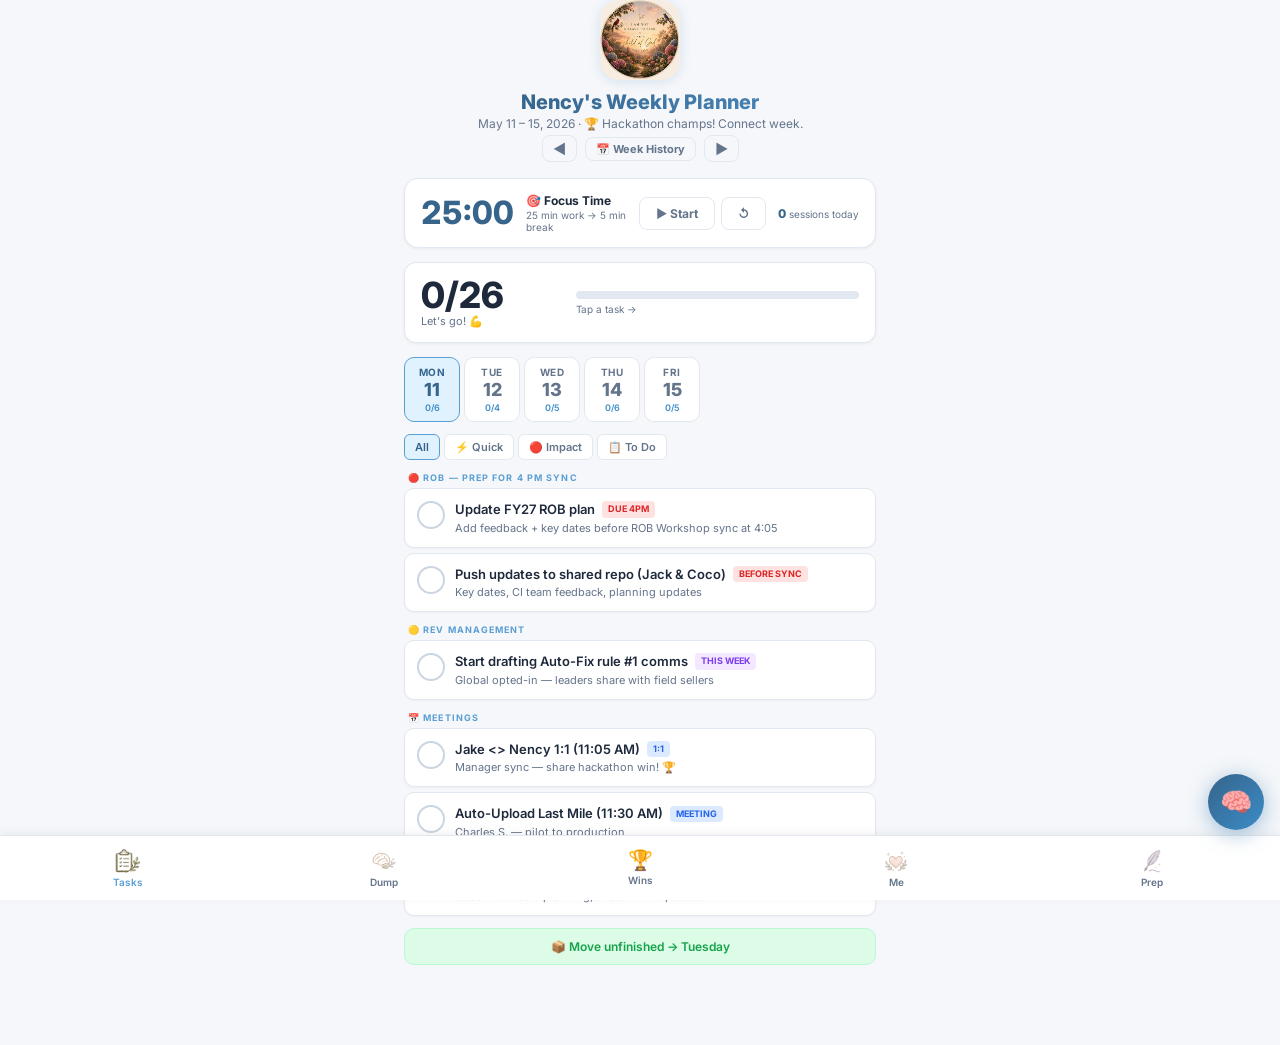
==== commit eb1e27de: "v3: Wins tab, Pomodoro timer, Week History, May 11-15 tasks - Added Wins tab with 16 pre-seeded wins" ====
--- a/index.html
+++ b/index.html
@@ -345,6 +345,118 @@
   }
   .me-stat .ms-num{font-size:22px;font-weight:800;line-height:1}
   .me-stat .ms-lbl{font-size:9px;font-weight:600;color:var(--mu);margin-top:2px;text-transform:uppercase;letter-spacing:.5px}
+
+  /* ═══ WINS TAB ═══ */
+  .wins-hdr{text-align:center;margin-bottom:16px}
+  .wins-hdr h2{font-size:20px;font-weight:800}
+  .wins-hdr h2 span{background:linear-gradient(135deg,#f59e0b,#fbbf24);-webkit-background-clip:text;-webkit-text-fill-color:transparent}
+  .wins-sub{font-size:12px;color:var(--mu);margin-top:2px}
+  .wins-count{display:flex;gap:8px;margin-bottom:14px}
+  .wc-stat{flex:1;background:var(--card);border:1px solid var(--bdr);border-radius:10px;padding:10px;text-align:center;box-shadow:0 1px 3px rgba(0,0,0,.06)}
+  .wc-stat .wc-num{font-size:22px;font-weight:800;line-height:1}
+  .wc-stat .wc-lbl{font-size:9px;font-weight:600;color:var(--mu);margin-top:2px;text-transform:uppercase;letter-spacing:.5px}
+  .win-input{background:var(--card);border:1px solid var(--bdr);border-radius:14px;padding:16px;margin-bottom:14px;box-shadow:0 1px 3px rgba(0,0,0,.06)}
+  .win-input h3{font-size:14px;font-weight:700;margin-bottom:8px}
+  .win-input input{width:100%;background:#fffbeb;border:1.5px solid #fde68a;border-radius:8px;color:#92400e;padding:10px 12px;font-family:inherit;font-size:14px;margin-bottom:8px}
+  .win-input input::placeholder{color:#d4a053}
+  .win-input input:focus{outline:none;border-color:#f59e0b}
+  .win-cats{display:flex;gap:4px;flex-wrap:wrap;margin-bottom:8px}
+  .win-cat{padding:6px 10px;border-radius:6px;font-size:11px;font-weight:700;cursor:pointer;font-family:inherit;background:var(--card);border:1.5px solid var(--bdr);color:var(--mu);transition:all .15s}
+  .win-cat.on{border-color:#f59e0b;color:#b45309;background:#fffbeb}
+  .win-cat:active{transform:scale(.95)}
+  .win-add-btn{width:100%;padding:12px;border-radius:10px;border:none;background:linear-gradient(135deg,#f59e0b,#fbbf24);color:#fff;font-size:14px;font-weight:700;cursor:pointer;font-family:inherit;transition:all .2s}
+  .win-add-btn:active{transform:scale(.97)}
+  .win-month{font-size:9px;font-weight:700;text-transform:uppercase;letter-spacing:1.1px;color:var(--sl);padding:0 4px;margin-bottom:8px;margin-top:16px}
+  .win-item{background:var(--card);border:1px solid #fde68a;border-left:3px solid #f59e0b;border-radius:10px;padding:12px 14px;margin-bottom:6px;position:relative;animation:fadeIn .3s ease;box-shadow:0 1px 3px rgba(0,0,0,.04)}
+  .win-item .wi-cat{font-size:9px;font-weight:700;padding:2px 6px;border-radius:4px;background:#fef3c7;color:#b45309;display:inline-block;margin-bottom:4px}
+  .win-item .wi-text{font-size:13px;font-weight:600;line-height:1.4}
+  .win-item .wi-date{font-size:10px;color:var(--mu);margin-top:3px}
+  .win-item .wi-del{position:absolute;top:8px;right:10px;background:none;border:none;color:#d4a053;font-size:14px;cursor:pointer;padding:2px 6px;opacity:.4;transition:opacity .15s}
+  .win-item .wi-del:hover{opacity:1}
+  .win-export{margin-top:16px;text-align:center}
+  .win-export button{padding:10px 20px;border-radius:10px;border:1.5px solid var(--sl);background:var(--card);color:var(--sd);font-size:13px;font-weight:700;cursor:pointer;font-family:inherit;transition:all .2s}
+  .win-export button:hover{background:#e0f2fe}
+  .win-empty{text-align:center;padding:30px;color:#d4a053;font-size:13px;font-style:italic}
+
+  /* ═══ POMODORO TIMER ═══ */
+  .pomo{
+    background:var(--card);border:1px solid var(--bdr);border-radius:14px;padding:14px 16px;
+    margin-bottom:14px;display:flex;align-items:center;gap:12px;flex-wrap:wrap;
+    box-shadow:0 1px 3px rgba(0,0,0,.06);
+  }
+  .pomo-time{
+    font-size:32px;font-weight:800;font-variant-numeric:tabular-nums;
+    color:var(--sd);min-width:90px;text-align:center;line-height:1;
+  }
+  .pomo-time.on-break{color:#f59e0b}
+  .pomo-info{flex:1;min-width:80px}
+  .pomo-mode-lbl{font-size:12px;font-weight:700;color:var(--tx)}
+  .pomo-sub{font-size:10px;color:var(--mu);margin-top:1px}
+  .pomo-btns{display:flex;gap:6px}
+  .pomo-btn{
+    padding:8px 16px;border-radius:8px;border:1.5px solid var(--bdr);background:var(--card);
+    color:var(--mu);font-family:inherit;font-size:12px;font-weight:700;cursor:pointer;
+    transition:all .2s;
+  }
+  .pomo-btn:active{transform:scale(.95)}
+  .pomo-btn.active{border-color:var(--sl);color:var(--sd);background:#e0f2fe}
+  .pomo-btn.rst:hover{border-color:#f87171;color:#f87171}
+  .pomo-sessions{font-size:10px;color:var(--mu);text-align:center;white-space:nowrap}
+  .pomo-sessions .ct{color:var(--sd);font-weight:800;font-size:12px}
+
+  /* ═══ WEEK HISTORY ═══ */
+  .wk-nav{display:flex;align-items:center;justify-content:center;gap:8px;margin-top:4px}
+  .wk-nav-btn{
+    background:none;border:1.5px solid var(--bdr);border-radius:8px;padding:4px 10px;
+    color:var(--mu);font-size:14px;font-weight:700;cursor:pointer;font-family:inherit;
+    transition:all .2s;
+  }
+  .wk-nav-btn:hover{border-color:var(--sl);color:var(--sd)}
+  .wk-nav-btn:disabled{opacity:.3;cursor:default}
+  .wk-hist-btn{
+    background:none;border:1.5px solid var(--bdr);border-radius:8px;padding:4px 10px;
+    color:var(--mu);font-size:11px;font-weight:700;cursor:pointer;font-family:inherit;
+    transition:all .2s;
+  }
+  .wk-hist-btn:hover{border-color:var(--sl);color:var(--sd);background:#e0f2fe}
+
+  .hist-overlay{
+    position:fixed;inset:0;background:rgba(0,0,0,.3);z-index:200;
+    display:none;align-items:flex-end;justify-content:center;
+    -webkit-backdrop-filter:blur(4px);backdrop-filter:blur(4px);
+  }
+  .hist-overlay.show{display:flex}
+  .hist-panel{
+    width:100%;max-width:500px;background:var(--bg);border-top:2px solid var(--sl);
+    border-radius:20px 20px 0 0;padding:20px 16px;
+    padding-bottom:calc(16px + env(safe-area-inset-bottom,0px));
+    animation:slideUp .3s cubic-bezier(.4,0,.2,1);max-height:85vh;overflow-y:auto;
+  }
+  .hist-handle{width:36px;height:4px;background:var(--bdr);border-radius:2px;margin:0 auto 14px}
+  .hist-panel h2{font-size:16px;font-weight:800;margin-bottom:4px}
+  .hist-panel h2 span{color:var(--sg)}
+  .hist-sub{font-size:11px;color:var(--mu);margin-bottom:14px}
+
+  .hw{
+    background:var(--card);border:1px solid var(--bdr);border-radius:12px;
+    padding:14px;margin-bottom:8px;cursor:pointer;transition:all .15s;
+    box-shadow:0 1px 3px rgba(0,0,0,.04);
+  }
+  .hw:hover{border-color:var(--sl)}
+  .hw.current{border-color:var(--sg);border-left:3px solid var(--sg)}
+  .hw-top{display:flex;justify-content:space-between;align-items:center;margin-bottom:6px}
+  .hw-label{font-size:13px;font-weight:700}
+  .hw-pct{font-size:12px;font-weight:800}
+  .hw-pct.good{color:#16a34a}.hw-pct.mid{color:#f59e0b}.hw-pct.low{color:#dc2626}
+  .hw-bar{height:6px;background:var(--bdr);border-radius:3px;overflow:hidden;margin-bottom:8px}
+  .hw-bar-fill{height:100%;border-radius:3px;background:linear-gradient(90deg,var(--sd),var(--sg));transition:width .4s}
+  .hw-tasks{font-size:11px;color:var(--mu);line-height:1.6}
+  .hw-tasks .hw-done{color:#16a34a;text-decoration:line-through;opacity:.7}
+  .hw-tasks .hw-miss{color:#dc2626}
+  .hw-stats{display:flex;gap:8px;flex-wrap:wrap;margin-top:6px}
+  .hw-stat{font-size:10px;font-weight:600;padding:2px 8px;border-radius:4px;background:#f0f7ff;color:var(--sd)}
+  .hw-expand{display:none;margin-top:10px;padding-top:10px;border-top:1px solid var(--bdr)}
+  .hw.open .hw-expand{display:block}
 </style>
 </head>
 <body>
@@ -352,7 +464,26 @@
 <div class="hdr">
   <img src="logo.png" alt="Planner Logo" class="hdr-logo">
   <h1><span>Nency's Weekly Planner</span></h1>
-  <div class="wk">Apr 27 – May 1, 2026 · 🏙️ Seattle Offsite</div>
+  <div class="wk">May 11 – 15, 2026 · 🏆 Hackathon champs! Connect week.</div>
+  <div class="wk-nav">
+    <button class="wk-nav-btn" id="wkPrev" onclick="navWeek(-1)" title="Previous week">◀</button>
+    <button class="wk-hist-btn" onclick="openHistory()">📅 Week History</button>
+    <button class="wk-nav-btn" id="wkNext" onclick="navWeek(1)" title="Next week">▶</button>
+  </div>
+</div>
+
+<!-- ═══ POMODORO TIMER ═══ -->
+<div class="pomo" id="pomoBox">
+  <div class="pomo-time" id="pomoTimer">25:00</div>
+  <div class="pomo-info">
+    <div class="pomo-mode-lbl" id="pomoLabel">🎯 Focus Time</div>
+    <div class="pomo-sub" id="pomoSub">25 min work → 5 min break</div>
+  </div>
+  <div class="pomo-btns">
+    <button class="pomo-btn" id="pomoStartBtn" onclick="togglePomo()">▶ Start</button>
+    <button class="pomo-btn rst" onclick="resetPomo()">↺</button>
+  </div>
+  <div class="pomo-sessions"><span class="ct" id="pomoCount">0</span> sessions today</div>
 </div>
 
 <!-- Score — horizontal compact -->
@@ -457,53 +588,108 @@
   </div>
 </div>
 
+<!-- ═══ WINS ═══ -->
+<div id="mWins" style="display:none">
+  <div class="wins-hdr">
+    <h2>🏆 My <span>Wins</span></h2>
+    <div class="wins-sub">Track every win — big or small. Perfect for Connects! ✨</div>
+  </div>
+
+  <div class="wins-count">
+    <div class="wc-stat"><div class="wc-num" id="wcTotal">0</div><div class="wc-lbl">Total Wins</div></div>
+    <div class="wc-stat"><div class="wc-num" id="wcMonth">0</div><div class="wc-lbl">This Month</div></div>
+    <div class="wc-stat"><div class="wc-num" id="wcBig">0</div><div class="wc-lbl">Big Wins</div></div>
+  </div>
+
+  <div class="win-input">
+    <h3>🌟 Add a Win</h3>
+    <input type="text" id="winInput" placeholder="What did you accomplish?" maxlength="200" onkeydown="if(event.key==='Enter')addWin()">
+    <div class="win-cats" id="winCats">
+      <button class="win-cat on" data-cat="🏆 Big Win" onclick="pickWinCat(this)">🏆 Big Win</button>
+      <button class="win-cat" data-cat="⚡ Quick Win" onclick="pickWinCat(this)">⚡ Quick Win</button>
+      <button class="win-cat" data-cat="🤝 Team Win" onclick="pickWinCat(this)">🤝 Team Win</button>
+      <button class="win-cat" data-cat="📊 Impact" onclick="pickWinCat(this)">📊 Impact</button>
+      <button class="win-cat" data-cat="🧠 Growth" onclick="pickWinCat(this)">🧠 Growth</button>
+      <button class="win-cat" data-cat="🎯 Delivery" onclick="pickWinCat(this)">🎯 Delivery</button>
+    </div>
+    <button class="win-add-btn" onclick="addWin()">+ Log This Win</button>
+  </div>
+
+  <div id="winList"></div>
+
+  <div class="win-export">
+    <button onclick="exportWins()">📋 Copy Wins for Connects</button>
+  </div>
+</div>
+
 <!-- ═══ MEETING PREP ═══ -->
 <div id="mMtg" style="display:none">
   <div class="sec">
-    <div class="sec-t">�️ Offsite — Seattle Team Week</div>
+    <div class="sec-t">🔴 MONDAY — ROB Workshop Prep (4:05 PM)</div>
     <div class="mtg">
-      <div class="mtg-t">Team Offsite — All Week</div>
-      <div class="mtg-m">📅 Mon–Fri · Seattle · Full team 🎯</div>
+      <div class="mtg-t">ROB Workshop Sync w/ Coco</div>
+      <div class="mtg-m">📅 Mon 4:05 PM · FY27 plan + CI team feedback</div>
       <div class="mtg-cl">
-        <div class="mi" onclick="this.classList.toggle('done')"><div class="mc">✓</div><span>Travel + settle in</span><span class="md dok">Mon AM</span></div>
-        <div class="mi" onclick="this.classList.toggle('done')"><div class="mc">✓</div><span>Block early AM for urgent sends</span><span class="md dw">⏰ Daily</span></div>
+        <div class="mi" onclick="this.classList.toggle('done')"><div class="mc">✓</div><span>Update FY27 ROB plan with feedback</span><span class="md dl">⏰ Before 4PM</span></div>
+        <div class="mi" onclick="this.classList.toggle('done')"><div class="mc">✓</div><span>Add key dates to shared repo</span><span class="md dl">⏰ Before 4PM</span></div>
+        <div class="mi" onclick="this.classList.toggle('done')"><div class="mc">✓</div><span>Push commits so Jack & Coco can see</span><span class="md dl">⏰ Before 4PM</span></div>
       </div>
     </div>
   </div>
   <div class="sec">
-    <div class="sec-t">🔴 Must-Send Comms This Week</div>
+    <div class="sec-t">🔴 TUESDAY — Auto-Brief Deep Dive (10:05 AM)</div>
     <div class="mtg">
-      <div class="mtg-t">Auto-Fix Brief → Division SELs</div>
-      <div class="mtg-m">📧 Due Mon AM · Adoption update + enablement day pushed</div>
+      <div class="mtg-t">Auto-Brief Deep Dive — Region Stakeholders</div>
+      <div class="mtg-m">📅 Tue 10:05 AM · Demo process + pitch region repos</div>
       <div class="mtg-cl">
-        <div class="mi" onclick="this.classList.toggle('done')"><div class="mc">✓</div><span>Draft brief with adoption data per division</span><span class="md dl">⏰ Sun night</span></div>
-        <div class="mi" onclick="this.classList.toggle('done')"><div class="mc">✓</div><span>Add: global enablement day → next week (rule changes)</span><span class="md dl">⏰ Sun night</span></div>
-        <div class="mi" onclick="this.classList.toggle('done')"><div class="mc">✓</div><span>Send to all division SELs</span><span class="md dl">⏰ Mon 9am</span></div>
+        <div class="mi" onclick="this.classList.toggle('done')"><div class="mc">✓</div><span>Prep end-to-end demo: extract → generate → deploy</span><span class="md dl">⏰ Mon PM</span></div>
+        <div class="mi" onclick="this.classList.toggle('done')"><div class="mc">✓</div><span>Prepare "region repo" pitch — save them time</span><span class="md dw">⏰ Tue AM</span></div>
+        <div class="mi" onclick="this.classList.toggle('done')"><div class="mc">✓</div><span>VS Code intro talking points for non-coders</span><span class="md dw">⏰ Tue AM</span></div>
+        <div class="mi" onclick="this.classList.toggle('done')"><div class="mc">✓</div><span>Show IAR Hub + ROB Coach agent as proof</span><span class="md dw">⏰ In meeting</span></div>
+      </div>
+    </div>
+  </div>
+  <div class="sec">
+    <div class="sec-t">🔴🔴 THURSDAY — Connect + Auto-Mate Presenting</div>
+    <div class="mtg">
+      <div class="mtg-t">Connect Self-Review — DUE THURSDAY</div>
+      <div class="mtg-m">⚠️ Impacts rewards! Use 🏆 Wins tab to pull evidence</div>
+      <div class="mtg-cl">
+        <div class="mi" onclick="this.classList.toggle('done')"><div class="mc">✓</div><span>Start draft Wednesday (pull from Wins)</span><span class="md dl">⏰ Wed</span></div>
+        <div class="mi" onclick="this.classList.toggle('done')"><div class="mc">✓</div><span>Map wins to impact themes (Rev Mgmt, ROB, Growth)</span><span class="md dl">⏰ Wed PM</span></div>
+        <div class="mi" onclick="this.classList.toggle('done')"><div class="mc">✓</div><span>Finalize + submit before EOD Thursday</span><span class="md dl">⏰ Thu EOD</span></div>
       </div>
     </div>
     <div class="mtg">
-      <div class="mtg-t">ROB Comms — CI Workshops</div>
-      <div class="mtg-m">📧 Tue · May/June workshop dates + awareness</div>
+      <div class="mtg-t">Auto-Mate Leader Community Call</div>
+      <div class="mtg-m">📅 Thu 11:30 AM + 7:30 PM · You're presenting both!</div>
       <div class="mtg-cl">
-        <div class="mi" onclick="this.classList.toggle('done')"><div class="mc">✓</div><span>Draft CI workshop dates + agenda comms</span><span class="md dw">⏰ Tue AM</span></div>
-        <div class="mi" onclick="this.classList.toggle('done')"><div class="mc">✓</div><span>Send teaser + full schedule</span><span class="md dw">⏰ Tue PM</span></div>
+        <div class="mi" onclick="this.classList.toggle('done')"><div class="mc">✓</div><span>Prep presentation talking points</span><span class="md dw">⏰ Wed/Thu AM</span></div>
+        <div class="mi" onclick="this.classList.toggle('done')"><div class="mc">✓</div><span>Present AM session (11:30)</span><span class="md dl">⏰ Thu 11:30</span></div>
+        <div class="mi" onclick="this.classList.toggle('done')"><div class="mc">✓</div><span>Present PM session (7:30)</span><span class="md dw">⏰ Thu 7:30PM</span></div>
       </div>
     </div>
+  </div>
+  <div class="sec">
+    <div class="sec-t">🟣 FRIDAY — Catch the Vibe</div>
     <div class="mtg">
-      <div class="mtg-t">VS Code Vibes — Invites + Comms</div>
-      <div class="mtg-m">📧 Thu · Target event date 5/8</div>
+      <div class="mtg-t">Catch the Vibe: VS Code Club + Season 1</div>
+      <div class="mtg-m">📅 Fri 10:00 AM + 11:00 AM · Your shows!</div>
       <div class="mtg-cl">
-        <div class="mi" onclick="this.classList.toggle('done')"><div class="mc">✓</div><span>Finalize content</span><span class="md dw">⏰ Wed</span></div>
-        <div class="mi" onclick="this.classList.toggle('done')"><div class="mc">✓</div><span>Send invites + comms</span><span class="md dw">⏰ Thu</span></div>
+        <div class="mi" onclick="this.classList.toggle('done')"><div class="mc">✓</div><span>Fix invite (roadmap page ready)</span><span class="md dw">⏰ Thu/Fri AM</span></div>
+        <div class="mi" onclick="this.classList.toggle('done')"><div class="mc">✓</div><span>Prep content for both sessions</span><span class="md dw">⏰ Fri AM</span></div>
+        <div class="mi" onclick="this.classList.toggle('done')"><div class="mc">✓</div><span>Run VS Code Club (10 AM) 🎤</span><span class="md dok">⏰ Fri 10AM</span></div>
+        <div class="mi" onclick="this.classList.toggle('done')"><div class="mc">✓</div><span>Run Season 1 (11 AM) 🎤</span><span class="md dok">⏰ Fri 11AM</span></div>
       </div>
     </div>
   </div>
   <div class="sec">
-    <div class="sec-t">📋 Offsite Week Rules</div>
+    <div class="sec-t">📋 This Week's Rules</div>
     <div class="rules">
-      <b>🏙️ Offsite:</b> Sessions run all day — <b style="color:#fbbf24">real work = early AM + evenings</b><br>
-      <b>🔴 Tomorrow:</b> Auto-Fix Brief MUST go out <b style="color:#f87171">Monday morning</b><br>
-      <b>📧 Comms week:</b> 3 major sends — SEL brief, CI workshops, VS Code Vibes
+      <b>🏆 Celebration:</b> YOU WON THE HACKATHON! Start the week <b style="color:#fbbf24">with that energy</b><br>
+      <b>🔴 Thursday:</b> Connect is DUE — <b style="color:#f87171">start writing Wednesday</b>, use Wins tab<br>
+      <b>📧 Comms:</b> Auto-Fix rule #1 → leaders → field sellers (send by Wed)<br>
+      <b>🎤 Presenting:</b> Auto-Mate Thu (2x) + Catch the Vibe Fri (2x) = <b style="color:#fbbf24">4 presentations!</b>
     </div>
   </div>
 </div>
@@ -512,6 +698,7 @@
 <div class="bnav">
   <button class="bnav-btn on" id="b1" onclick="showMode('tasks')"><span class="ico"><img src="icon-tasks.png" alt="Tasks"></span>Tasks</button>
   <button class="bnav-btn" id="b2" onclick="showMode('brain')"><span class="ico"><img src="icon-dump.png" alt="Dump"></span>Dump</button>
+  <button class="bnav-btn" id="b5" onclick="showMode('wins')"><span class="ico" style="font-size:20px">🏆</span>Wins</button>
   <button class="bnav-btn" id="b4" onclick="showMode('me')"><span class="ico"><img src="icon-me.png" alt="Me"></span>Me</button>
   <button class="bnav-btn" id="b3" onclick="showMode('mtg')"><span class="ico"><img src="icon-prep.png" alt="Prep"></span>Prep</button>
 </div>
@@ -538,58 +725,73 @@
 <div class="cel" id="cel" onclick="this.classList.remove('show')"><div class="cel-b"><div class="e" id="cE">🎉</div><h2 id="cT">Done!</h2><p id="cM">Keep going!</p></div></div>
 <div class="cel" id="cyM" onclick="this.classList.remove('show')"><div class="cel-b"><div class="e">📦➡️</div><h2 id="cyT">Moved!</h2><p id="cyP">Carried over</p></div></div>
 
+<!-- ═══ WEEK HISTORY OVERLAY ═══ -->
+<div class="hist-overlay" id="histOverlay" onclick="if(event.target===this)closeHistory()">
+  <div class="hist-panel">
+    <div class="hist-handle"></div>
+    <h2>📅 Week <span>History</span></h2>
+    <div class="hist-sub">Tap a week to see what you accomplished — great for Connects! ✨</div>
+    <div id="histList"></div>
+  </div>
+</div>
+
 <script>
 // Register service worker
 if('serviceWorker' in navigator) navigator.serviceWorker.register('sw.js').catch(()=>{});
 
 const DAYS=[
-  {k:'mon',n:'Mon',d:'27',l:'Monday'},{k:'tue',n:'Tue',d:'28',l:'Tuesday'},
-  {k:'wed',n:'Wed',d:'29',l:'Wednesday'},{k:'thu',n:'Thu',d:'30',l:'Thursday'},
-  {k:'fri',n:'Fri',d:'1',l:'Friday'},
+  {k:'mon',n:'Mon',d:'11',l:'Monday'},{k:'tue',n:'Tue',d:'12',l:'Tuesday'},
+  {k:'wed',n:'Wed',d:'13',l:'Wednesday'},{k:'thu',n:'Thu',d:'14',l:'Thursday'},
+  {k:'fri',n:'Fri',d:'15',l:'Friday'},
 ];
 const TASKS={
-  mon:[{cat:'🔴 SEND BEFORE 9AM',tasks:[
-    {n:'Auto-Fix Brief → Division SELs',w:'Adoption update + global enablement pushed to next week',t:'fire',tg:'t-fire',tl:'DUE NOW'},
-  ]},{cat:'🟣 HACKATHON',tasks:[
-    {n:'Finish team repo setup',w:'You\'re the lead! Follow team directions',t:'fire',tg:'t-fire',tl:'LEAD'},
-    {n:'Verify hackathon readiness checklist',w:'Confirm team has everything they need',t:'zap',tg:'t-zap',tl:'⚡ CHECK'},
-  ]},{cat:'🏙️ OFFSITE',tasks:[
-    {n:'Offsite Day 1 sessions',w:'Seattle team offsite',t:'',tg:'t-mic',tl:'OFFSITE'},
+  mon:[{cat:'🔴 ROB — PREP FOR 4 PM SYNC',tasks:[
+    {n:'Update FY27 ROB plan',w:'Add feedback + key dates before ROB Workshop sync at 4:05',t:'fire',tg:'t-fire',tl:'DUE 4PM'},
+    {n:'Push updates to shared repo (Jack & Coco)',w:'Key dates, CI team feedback, planning updates',t:'fire',tg:'t-fire',tl:'BEFORE SYNC'},
+  ]},{cat:'🟡 REV MANAGEMENT',tasks:[
+    {n:'Start drafting Auto-Fix rule #1 comms',w:'Global opted-in — leaders share with field sellers',t:'',tg:'t-clk',tl:'THIS WEEK'},
+  ]},{cat:'📅 MEETINGS',tasks:[
+    {n:'Jake <> Nency 1:1 (11:05 AM)',w:'Manager sync — share hackathon win! 🏆',t:'',tg:'t-mic',tl:'1:1'},
+    {n:'Auto-Upload Last Mile (11:30 AM)',w:'Charles S. — pilot to production',t:'',tg:'t-mic',tl:'MEETING'},
+    {n:'ROB Workshop Sync (4:05 PM)',w:'Coco — CI team planning, share FY27 updates',t:'fire',tg:'t-fire',tl:'🔴 KEY'},
   ]}],
-  tue:[{cat:'🔵 AUTO-FIX',tasks:[
-    {n:'Deploy revamped Auto-Fix site',w:'Better visuals, cleaner design — push live',t:'fire',tg:'t-fire',tl:'BIG IMPACT'},
-  ]},{cat:'🔵 ROB',tasks:[
-    {n:'Send CI workshop comms + dates',w:'May/June Continuous Improvement workshops',t:'fire',tg:'t-clk',tl:'COMMS'},
-    {n:'Quick teaser: CI workshops coming',w:'Short email to build awareness',t:'zap',tg:'t-zap',tl:'⚡ QUICK'},
-  ]},{cat:'🏙️ OFFSITE',tasks:[
-    {n:'Offsite Day 2 sessions',w:'Seattle team offsite',t:'',tg:'t-mic',tl:'OFFSITE'},
+  tue:[{cat:'🔴 AUTO-BRIEF DEEP DIVE (10:05 AM)',tasks:[
+    {n:'Prep demo: show Auto-Brief process end-to-end',w:'How we extract → generate → deploy briefs',t:'fire',tg:'t-fire',tl:'PRESENT'},
+    {n:'Pitch region repos — can they duplicate?',w:'Ask stakeholders if they want their own repo to save time',t:'fire',tg:'t-fire',tl:'KEY ASK'},
+    {n:'Be the VS Code influencer 💪',w:'Some attendees are new to VS Code — show what\'s possible',t:'fire',tg:'t-clk',tl:'INSPIRE'},
+  ]},{cat:'🟡 REV MANAGEMENT',tasks:[
+    {n:'Finalize Auto-Fix rule #1 comms draft',w:'Polish + get ready to send Wed',t:'',tg:'t-clk',tl:'DRAFT'},
   ]}],
-  wed:[{cat:'🔵 AUTO-FIX',tasks:[
-    {n:'Build fresh enablement materials',w:'Before global enablement day next week',t:'fire',tg:'t-fire',tl:'BIG IMPACT'},
-    {n:'Include rule enhancements from feedback',w:'New rules driving the date push',t:'',tg:'',tl:''},
-  ]},{cat:'🔵 ROB',tasks:[
-    {n:'Update IAR Hub — May topics',w:'Add May IAR agenda items',t:'fire',tg:'t-clk',tl:'THIS WEEK'},
-  ]},{cat:'🏙️ OFFSITE',tasks:[
-    {n:'Offsite Day 3 sessions',w:'Seattle team offsite',t:'',tg:'t-mic',tl:'OFFSITE'},
+  wed:[{cat:'🔴 CONNECT PREP — DUE TOMORROW',tasks:[
+    {n:'Start writing Connect self-review',w:'Pull wins from 🏆 Wins tab — 16 wins loaded!',t:'fire',tg:'t-fire',tl:'DUE THU'},
+    {n:'Map wins to impact themes',w:'Revenue Mgmt, ROB automation, field enablement, growth',t:'fire',tg:'t-fire',tl:'REWARDS'},
+  ]},{cat:'🟡 REV MANAGEMENT',tasks:[
+    {n:'Send Auto-Fix rule #1 comms to leaders',w:'For leaders to cascade to field sellers',t:'fire',tg:'t-fire',tl:'SEND'},
+    {n:'Start SharePoint enablement refresh',w:'Update rev management materials in SP',t:'',tg:'t-clk',tl:'THIS WEEK'},
+  ]},{cat:'📅 MEETINGS',tasks:[
+    {n:'AMS ROB & Rev Mgmt Sync (4:35 PM)',w:'Leadership sync — come prepped',t:'',tg:'t-mic',tl:'LEADERSHIP'},
   ]}],
-  thu:[{cat:'🟣 VS CODE',tasks:[
-    {n:'Finish Catching VS Code Vibes',w:'Content + polish — target launch 5/8',t:'fire',tg:'t-clk',tl:'DUE 5/8'},
-    {n:'Send VS Code Vibes invites + comms',w:'Get it on calendars!',t:'fire',tg:'t-fire',tl:'COMMS'},
-  ]},{cat:'🔵 AUTO-FIX',tasks:[
-    {n:'Finalize enablement before global day',w:'Last pass on materials',t:'',tg:'t-clk',tl:'DEADLINE'},
-  ]},{cat:'🏙️ OFFSITE',tasks:[
-    {n:'Offsite Day 4 sessions',w:'Seattle team offsite',t:'',tg:'t-mic',tl:'OFFSITE'},
+  thu:[{cat:'🔴🔴 CONNECT DUE TODAY',tasks:[
+    {n:'Finalize + submit Connect',w:'This impacts rewards — must show impact! Use Wins tab 📋',t:'fire',tg:'t-fire',tl:'⚠️ DEADLINE'},
+  ]},{cat:'🔴 PRESENTING',tasks:[
+    {n:'Auto-Mate Leader Community Call (11:30 AM)',w:'You\'re presenting! AM session',t:'fire',tg:'t-fire',tl:'PRESENT'},
+    {n:'Auto-Mate Leader Community Call PM (7:30 PM)',w:'Repeat session for PM-friendly timezone',t:'fire',tg:'t-fire',tl:'PRESENT'},
+  ]},{cat:'📅 MEETINGS',tasks:[
+    {n:'EMEA ROB & Rev Mgmt Sync (9:35 AM)',w:'Regional leadership sync',t:'',tg:'t-mic',tl:'LEADERSHIP'},
+    {n:'Perf Excellence Weekly (12:35 PM)',w:'Jake\'s team meeting',t:'',tg:'t-mic',tl:'TEAM'},
+    {n:'RevS Lunch & Learn (3:05 PM)',w:'Revenue Strategy Core Capabilities',t:'',tg:'t-mic',tl:'LEARNING'},
   ]}],
-  fri:[{cat:'🟢 STRATEGIC PLANNING',tasks:[
-    {n:'FY27 ROB planning kickoff',w:'Create system + framework for FY27',t:'fire',tg:'t-fire',tl:'STRATEGIC'},
-    {n:'Design repeatable enablement system',w:'VS Code-based — reuse for every new field landing',t:'fire',tg:'t-clk',tl:'NEW IDEA'},
-    {n:'Metric enablement concept w/ Finance',w:'Partnership — try something new via VS Code',t:'',tg:'',tl:''},
-  ]},{cat:'🏙️ OFFSITE',tasks:[
-    {n:'Offsite Day 5 — wrap up',w:'Seattle team offsite — last day!',t:'',tg:'t-mic',tl:'OFFSITE'},
+  fri:[{cat:'🟣 CATCH THE VIBE',tasks:[
+    {n:'Fix Catch the Vibe invite',w:'Update invite — roadmap page is ready from last week',t:'fire',tg:'t-fire',tl:'FIX TODAY'},
+    {n:'Catch the Vibe: VS Code Club (10:00 AM)',w:'Your event! Run it 🎤',t:'fire',tg:'t-clk',tl:'YOUR SHOW'},
+    {n:'Catch the Vibe: Season 1 (11:00 AM)',w:'You\'re the sole required attendee — own it',t:'fire',tg:'t-fire',tl:'YOUR SHOW'},
+  ]},{cat:'🟡 REV MANAGEMENT',tasks:[
+    {n:'Add Catch the Vibe to rev mgmt comms',w:'Cross-promote: want to learn VS Code? Join Catch the Vibe!',t:'zap',tg:'t-zap',tl:'⚡ QUICK'},
+    {n:'Continue SharePoint enablement refresh',w:'Carry over if not done Wed/Thu',t:'',tg:'',tl:''},
   ]}],
 };
 
-let aDay='mon';const SK='np-v5-20260427';
+let aDay='mon';const SK='np-v6-20260511';
 
 function buildTabs(){
   document.getElementById('tabs').innerHTML=DAYS.map(d=>
@@ -622,11 +824,14 @@
   document.getElementById('mBrain').style.display=m==='brain'?'':'none';
   document.getElementById('mMe').style.display=m==='me'?'':'none';
   document.getElementById('mMtg').style.display=m==='mtg'?'':'none';
+  document.getElementById('mWins').style.display=m==='wins'?'':'none';
   document.getElementById('b1').classList.toggle('on',m==='tasks');
   document.getElementById('b2').classList.toggle('on',m==='brain');
   document.getElementById('b4').classList.toggle('on',m==='me');
   document.getElementById('b3').classList.toggle('on',m==='mtg');
+  document.getElementById('b5').classList.toggle('on',m==='wins');
   if(m==='me'){buildMeTab();loadMe()}
+  if(m==='wins'){renderWins()}
 }
 function sw(d){
   aDay=d;
@@ -839,7 +1044,7 @@
 }
 
 // ═══ ME TAB — Grateful + Health ═══
-const MK='np-me-20260427';
+const MK='np-me-20260511';
 let meDay='mon';
 
 function buildMeTab(){
@@ -941,6 +1146,345 @@
   renderHealth(d);
   updateMeSummary(d);
 }
+
+// ═══ POMODORO TIMER ═══
+const PK='np-pomo-v1';
+let pomoInterval=null,pomoSeconds=25*60,pomoRunning=false,pomoIsBreak=false,pomoSessions=0;
+
+function loadPomo(){
+  try{
+    const d=JSON.parse(localStorage.getItem(PK));
+    if(d&&d.date===new Date().toDateString())pomoSessions=d.sessions||0;
+  }catch(e){}
+  document.getElementById('pomoCount').textContent=pomoSessions;
+}
+function savePomo(){localStorage.setItem(PK,JSON.stringify({date:new Date().toDateString(),sessions:pomoSessions}))}
+
+function updatePomoDisplay(){
+  const m=Math.floor(pomoSeconds/60),s=pomoSeconds%60;
+  const t=document.getElementById('pomoTimer');
+  t.textContent=String(m).padStart(2,'0')+':'+String(s).padStart(2,'0');
+  t.classList.toggle('on-break',pomoIsBreak);
+  document.getElementById('pomoLabel').textContent=pomoIsBreak?'🌿 Break Time':'🎯 Focus Time';
+  document.getElementById('pomoSub').textContent=pomoIsBreak?'Rest your eyes, stretch, breathe':'25 min work → 5 min break';
+  document.getElementById('pomoCount').textContent=pomoSessions;
+}
+
+function togglePomo(){
+  const btn=document.getElementById('pomoStartBtn');
+  if(pomoRunning){
+    clearInterval(pomoInterval);pomoRunning=false;
+    btn.textContent='▶ Start';btn.classList.remove('active');
+  }else{
+    pomoRunning=true;btn.textContent='⏸';btn.classList.add('active');
+    pomoInterval=setInterval(()=>{
+      pomoSeconds--;
+      if(pomoSeconds<=0){
+        clearInterval(pomoInterval);pomoRunning=false;
+        btn.textContent='▶ Start';btn.classList.remove('active');
+        if(!pomoIsBreak){
+          pomoSessions++;savePomo();
+          pomoIsBreak=true;pomoSeconds=5*60;
+          // Toast
+          const cel=document.getElementById('cel');
+          document.getElementById('cE').textContent='🍅';
+          document.getElementById('cT').textContent='Pomodoro done!';
+          document.getElementById('cM').textContent='Take a 5-min break 🌿';
+          cel.classList.add('show');setTimeout(()=>cel.classList.remove('show'),2000);
+        }else{
+          pomoIsBreak=false;pomoSeconds=25*60;
+          const cel=document.getElementById('cel');
+          document.getElementById('cE').textContent='🎯';
+          document.getElementById('cT').textContent='Break over!';
+          document.getElementById('cM').textContent='Ready for another round?';
+          cel.classList.add('show');setTimeout(()=>cel.classList.remove('show'),1500);
+        }
+      }
+      updatePomoDisplay();
+    },1000);
+  }
+  updatePomoDisplay();
+}
+
+function resetPomo(){
+  clearInterval(pomoInterval);pomoRunning=false;pomoIsBreak=false;pomoSeconds=25*60;
+  document.getElementById('pomoStartBtn').textContent='▶ Start';
+  document.getElementById('pomoStartBtn').classList.remove('active');
+  updatePomoDisplay();
+}
+
+loadPomo();updatePomoDisplay();
+
+// ═══ WEEK HISTORY & ARCHIVE ═══
+const HK='np-history-v1';
+const CURRENT_WEEK='2026-05-11';
+
+function getHistory(){
+  try{return JSON.parse(localStorage.getItem(HK))||{}}catch(e){return{}}
+}
+function saveHistory(h){localStorage.setItem(HK,JSON.stringify(h))}
+
+// Seed past weeks if history is empty
+(function seedHistory(){
+  const h=getHistory();
+  if(Object.keys(h).length>0) return;
+  // Apr 27 – May 1 (Seattle Offsite week)
+  h['2026-04-27']={label:'Apr 27 – May 1, 2026',theme:'🏙️ Seattle Offsite',
+    tasks:[
+      {n:'Auto-Fix Brief → Division SELs',done:true,day:'Mon'},
+      {n:'Finish hackathon team repo setup',done:true,day:'Mon'},
+      {n:'Deploy revamped Auto-Fix site',done:true,day:'Tue'},
+      {n:'Send CI workshop comms + dates',done:true,day:'Tue'},
+      {n:'Build fresh enablement materials',done:true,day:'Wed'},
+      {n:'Update IAR Hub — May topics',done:true,day:'Wed'},
+      {n:'Finish Catching VS Code Vibes content',done:true,day:'Thu'},
+      {n:'Send VS Code Vibes invites + comms',done:true,day:'Thu'},
+      {n:'Finalize enablement before global day',done:true,day:'Thu'},
+      {n:'FY27 ROB planning kickoff',done:false,day:'Fri'},
+      {n:'Design repeatable enablement system',done:false,day:'Fri'},
+    ],
+    stats:{total:11,done:9},
+    wins:['Won Microsoft Hackathon! 🏆','Deployed Auto-Fix site revamp','Sent CI workshop comms']
+  };
+  // May 4 – May 9 (Auto Brief shipping week)
+  h['2026-05-04']={label:'May 4 – 9, 2026',theme:'📧 Auto Brief Ship Week',
+    tasks:[
+      {n:'Generate USCI Auto Brief',done:true,day:'Mon'},
+      {n:'Generate USPSI Auto Brief',done:true,day:'Mon'},
+      {n:'Generate WW Enterprise Auto Brief',done:true,day:'Mon'},
+      {n:'QA all 6 division briefs',done:true,day:'Tue'},
+      {n:'Send AMI invites (17 users)',done:true,day:'Tue'},
+      {n:'Send USCI invites (19 users)',done:true,day:'Wed'},
+      {n:'Send USPSI invites (7 users)',done:true,day:'Wed'},
+      {n:'Deploy mobile CSS to all briefs',done:true,day:'Thu'},
+      {n:'Jake\'s team all-6-role invites (54 invites)',done:true,day:'Thu'},
+      {n:'Direct-email workaround for portal issues',done:true,day:'Thu'},
+      {n:'Pivot to Outlook-native HTML delivery',done:true,day:'Thu'},
+      {n:'Build reusable brief_to_outlook parser',done:true,day:'Fri'},
+    ],
+    stats:{total:12,done:12},
+    wins:['Shipped Auto Briefs to 6 divisions','Sent 50+ invites to field leaders','Built Outlook email parser','100% completion week! 👑']
+  };
+  saveHistory(h);
+})();
+
+// Auto-archive current week state
+function archiveCurrentWeek(){
+  const h=getHistory();
+  const tasks=[];
+  let total=0,done=0;
+  DAYS.forEach(d=>{
+    const pn=document.getElementById('p-'+d.k);
+    if(!pn) return;
+    pn.querySelectorAll('.tk').forEach(t=>{
+      const name=t.querySelector('.tn');
+      const isDone=t.classList.contains('done');
+      tasks.push({n:name?name.textContent.trim():'',done:isDone,day:d.n});
+      total++;if(isDone)done++;
+    });
+  });
+  const wins=getWins().filter(w=>w.month&&w.month.includes('May 2026')).map(w=>w.text).slice(0,5);
+  h[CURRENT_WEEK]={label:'May 11 – 15, 2026',theme:'🏆 Hackathon champs! Connect week.',
+    tasks,stats:{total,done},wins,current:true};
+  saveHistory(h);
+}
+
+// Save archive whenever tasks change
+const origSave=save;
+save=function(){origSave();archiveCurrentWeek();};
+
+function openHistory(){
+  archiveCurrentWeek(); // save latest state
+  const h=getHistory();
+  const weeks=Object.keys(h).sort().reverse();
+  if(!weeks.length){
+    document.getElementById('histList').innerHTML='<div style="text-align:center;padding:30px;color:#64748b">No history yet — complete this week to start!</div>';
+  } else {
+    document.getElementById('histList').innerHTML=weeks.map(wk=>{
+      const w=h[wk];
+      const pct=w.stats.total?Math.round(w.stats.done/w.stats.total*100):0;
+      const pctCls=pct>=80?'good':pct>=50?'mid':'low';
+      const isCurrent=wk===CURRENT_WEEK;
+      const doneTasks=w.tasks.filter(t=>t.done);
+      const missTasks=w.tasks.filter(t=>!t.done);
+      return `<div class="hw${isCurrent?' current':''}" onclick="this.classList.toggle('open')">
+        <div class="hw-top">
+          <div class="hw-label">${isCurrent?'🟢 ':''} ${w.label}</div>
+          <div class="hw-pct ${pctCls}">${pct}%</div>
+        </div>
+        <div class="hw-bar"><div class="hw-bar-fill" style="width:${pct}%"></div></div>
+        <div class="hw-stats">
+          <span class="hw-stat">✅ ${w.stats.done}/${w.stats.total} tasks</span>
+          ${w.theme?`<span class="hw-stat">${w.theme}</span>`:''}
+          ${w.wins&&w.wins.length?`<span class="hw-stat">🏆 ${w.wins.length} wins</span>`:''}
+        </div>
+        <div class="hw-expand">
+          <div class="hw-tasks">
+            <b style="font-size:10px;color:#36648b">✅ COMPLETED:</b><br>
+            ${doneTasks.map(t=>`<span class="hw-done">${t.day}: ${t.n}</span><br>`).join('')||'<em>None yet</em><br>'}
+            ${missTasks.length?`<br><b style="font-size:10px;color:#dc2626">❌ NOT DONE:</b><br>
+            ${missTasks.map(t=>`<span class="hw-miss">${t.day}: ${t.n}</span><br>`).join('')}`:''}
+            ${w.wins&&w.wins.length?`<br><b style="font-size:10px;color:#f59e0b">🏆 WINS:</b><br>
+            ${w.wins.map(x=>`• ${x}<br>`).join('')}`:''}
+          </div>
+        </div>
+      </div>`;
+    }).join('');
+  }
+  document.getElementById('histOverlay').classList.add('show');
+}
+
+function closeHistory(){
+  document.getElementById('histOverlay').classList.remove('show');
+}
+
+function navWeek(dir){
+  const h=getHistory();
+  const weeks=Object.keys(h).sort();
+  const idx=weeks.indexOf(CURRENT_WEEK);
+  // For now, just open history to browse
+  openHistory();
+}
+
+// Archive on first load
+setTimeout(archiveCurrentWeek,1000);
+
+// ═══ WINS TAB ═══
+const WK='np-wins-v1';
+
+function getWins(){
+  try{return JSON.parse(localStorage.getItem(WK))||[]}catch(e){return[]}
+}
+function saveWins(w){localStorage.setItem(WK,JSON.stringify(w))}
+
+// Seed hackathon win if fresh
+(function seedWins(){
+  const w=getWins();
+  if(!w.length){
+    w.push({text:'🏆 WON THE MICROSOFT HACKATHON! Team effort — built AI-powered tools that impressed the judges!',cat:'🏆 Big Win',date:'2026-05-11',month:'May 2026'});
+    w.push({text:'Built & shipped Auto Briefs to 6 divisions (AMI, USCI, USPSI, EMEA, Asia, WWE) — automated ROB meeting prep for 50+ field leaders',cat:'📊 Impact',date:'2026-05-07',month:'May 2026'});
+    w.push({text:'Created IAR Leader Hub on Azure SWA — single destination for all ROB prep, focus metrics, and coaching',cat:'🏆 Big Win',date:'2026-04-20',month:'Apr 2026'});
+    w.push({text:'Built ROB Coach agent in Teams — deployed to production with 13 capabilities',cat:'🧠 Growth',date:'2026-04-15',month:'Apr 2026'});
+    w.push({text:'Leveled up from zero code to Python, HTML/CSS, PowerShell, Azure deployments — all through Copilot',cat:'🧠 Growth',date:'2026-03-01',month:'Mar 2026'});
+    // OG planner wins from FY26 H1/H2
+    w.push({text:'Built & deployed the Auto-Fix Tracker (V1 & V2) to Azure — interactive dashboard tracking pipeline hygiene across all Enterprise & SME&C areas globally, with Bicep IaC',cat:'📊 Impact',date:'2026-02-15',month:'Feb 2026'});
+    w.push({text:'Created Agent Adoption Leaderboard, Top 50 Hygiene Opportunities view, and area-level user summaries — giving leaders visibility into $3.1B+ pipeline at risk with MSX action links',cat:'📊 Impact',date:'2026-02-14',month:'Feb 2026'});
+    w.push({text:'Developed the FAME Agent and Auto-Mate Cheat Sheet — innovative AI-powered enablement tools helping leaders land Auto-Mate in a new way',cat:'🎯 Delivery',date:'2026-02-13',month:'Feb 2026'});
+    w.push({text:'Built 20+ Python automation scripts — data matching, pipeline analysis, leaderboard generation, and dashboard updates, turning manual processes into repeatable pipelines',cat:'🧠 Growth',date:'2026-02-12',month:'Feb 2026'});
+    w.push({text:'Delivered Learning Day presentations for EMEA and ANZ sellers — training on Auto-Mate tools, pipeline hygiene best practices, and agent adoption workflows',cat:'🎯 Delivery',date:'2026-02-11',month:'Feb 2026'});
+    w.push({text:'Built the ROB Hub with 284 searchable metrics, MSXI links, and definitions — demoed at Tech Connect',cat:'🏆 Big Win',date:'2026-02-10',month:'Feb 2026'});
+    w.push({text:'Designed ROB Hub v3 features and built a Declarative Agent with Teams integration for AI-powered metric coaching',cat:'🧠 Growth',date:'2026-02-09',month:'Feb 2026'});
+    w.push({text:'Authored ROB Hub Operational Plan, IAR Leader Hub README, and governance docs — establishing ownership, onboarding, and clear accountability',cat:'🎯 Delivery',date:'2026-02-08',month:'Feb 2026'});
+    w.push({text:'Presented at Tech Connect as a neurodivergent non-developer — broke barriers by showing others how to use AI tools to build real solutions',cat:'🏆 Big Win',date:'2026-02-07',month:'Feb 2026'});
+    w.push({text:'Pioneered AI-assisted development as a non-developer — using GitHub Copilot to build production-quality dashboards, agents, and automation from scratch',cat:'🧠 Growth',date:'2026-01-15',month:'Jan 2026'});
+    saveWins(w);
+  }
+})();
+
+function pickWinCat(btn){
+  document.querySelectorAll('.win-cat').forEach(b=>b.classList.remove('on'));
+  btn.classList.add('on');
+}
+
+function addWin(){
+  const inp=document.getElementById('winInput');
+  const text=inp.value.trim();
+  if(!text)return;
+  const catBtn=document.querySelector('.win-cat.on');
+  const cat=catBtn?catBtn.dataset.cat:'⚡ Quick Win';
+  const now=new Date();
+  const date=now.toISOString().slice(0,10);
+  const month=now.toLocaleDateString('en-US',{month:'short',year:'numeric'});
+  const w=getWins();
+  w.unshift({text,cat,date,month});
+  saveWins(w);
+  inp.value='';
+  renderWins();
+  // Mini celebration
+  const cel=document.getElementById('cel');
+  document.getElementById('cE').textContent='🏆';
+  document.getElementById('cT').textContent='WIN LOGGED!';
+  document.getElementById('cM').textContent='You\'re amazing! 💛';
+  cel.classList.add('show');setTimeout(()=>cel.classList.remove('show'),1200);
+}
+
+function deleteWin(i){
+  const w=getWins();
+  w.splice(i,1);
+  saveWins(w);
+  renderWins();
+}
+
+function renderWins(){
+  const w=getWins();
+  const now=new Date();
+  const thisMonth=now.toLocaleDateString('en-US',{month:'short',year:'numeric'});
+
+  // Stats
+  document.getElementById('wcTotal').textContent=w.length;
+  document.getElementById('wcMonth').textContent=w.filter(x=>x.month===thisMonth).length;
+  document.getElementById('wcBig').textContent=w.filter(x=>x.cat==='🏆 Big Win').length;
+
+  if(!w.length){
+    document.getElementById('winList').innerHTML='<div class="win-empty">No wins yet — you\'re about to change that! 🌟</div>';
+    return;
+  }
+
+  // Group by month
+  const groups={};
+  w.forEach((win,i)=>{
+    const mk=win.month||'Other';
+    if(!groups[mk])groups[mk]=[];
+    groups[mk].push({...win,idx:i});
+  });
+
+  let html='';
+  Object.keys(groups).forEach(month=>{
+    html+=`<div class="win-month">🗓️ ${month} (${groups[month].length})</div>`;
+    groups[month].forEach(win=>{
+      const d=new Date(win.date);
+      const dateStr=d.toLocaleDateString('en-US',{weekday:'short',month:'short',day:'numeric'});
+      html+=`<div class="win-item">
+        <span class="wi-cat">${win.cat}</span>
+        <button class="wi-del" onclick="event.stopPropagation();deleteWin(${win.idx})">✕</button>
+        <div class="wi-text">${win.text}</div>
+        <div class="wi-date">${dateStr}</div>
+      </div>`;
+    });
+  });
+
+  document.getElementById('winList').innerHTML=html;
+}
+
+function exportWins(){
+  const w=getWins();
+  if(!w.length){alert('No wins to export yet!');return;}
+  const groups={};
+  w.forEach(win=>{
+    const mk=win.month||'Other';
+    if(!groups[mk])groups[mk]=[];
+    groups[mk].push(win);
+  });
+  let txt='WINS & ACCOMPLISHMENTS — Nency Yera\n'+'═'.repeat(45)+'\n\n';
+  Object.keys(groups).forEach(month=>{
+    txt+=month.toUpperCase()+'\n'+'-'.repeat(20)+'\n';
+    groups[month].forEach(win=>{
+      txt+=`[${win.cat}] ${win.text} (${win.date})\n`;
+    });
+    txt+='\n';
+  });
+  navigator.clipboard.writeText(txt).then(()=>{
+    const cel=document.getElementById('cel');
+    document.getElementById('cE').textContent='📋';
+    document.getElementById('cT').textContent='COPIED!';
+    document.getElementById('cM').textContent='Paste into Connects ✨';
+    cel.classList.add('show');setTimeout(()=>cel.classList.remove('show'),1500);
+  }).catch(()=>{
+    // Fallback
+    const ta=document.createElement('textarea');ta.value=txt;document.body.appendChild(ta);ta.select();document.execCommand('copy');document.body.removeChild(ta);
+    alert('Wins copied to clipboard!');
+  });
+}
 </script>
 </body>
 </html>
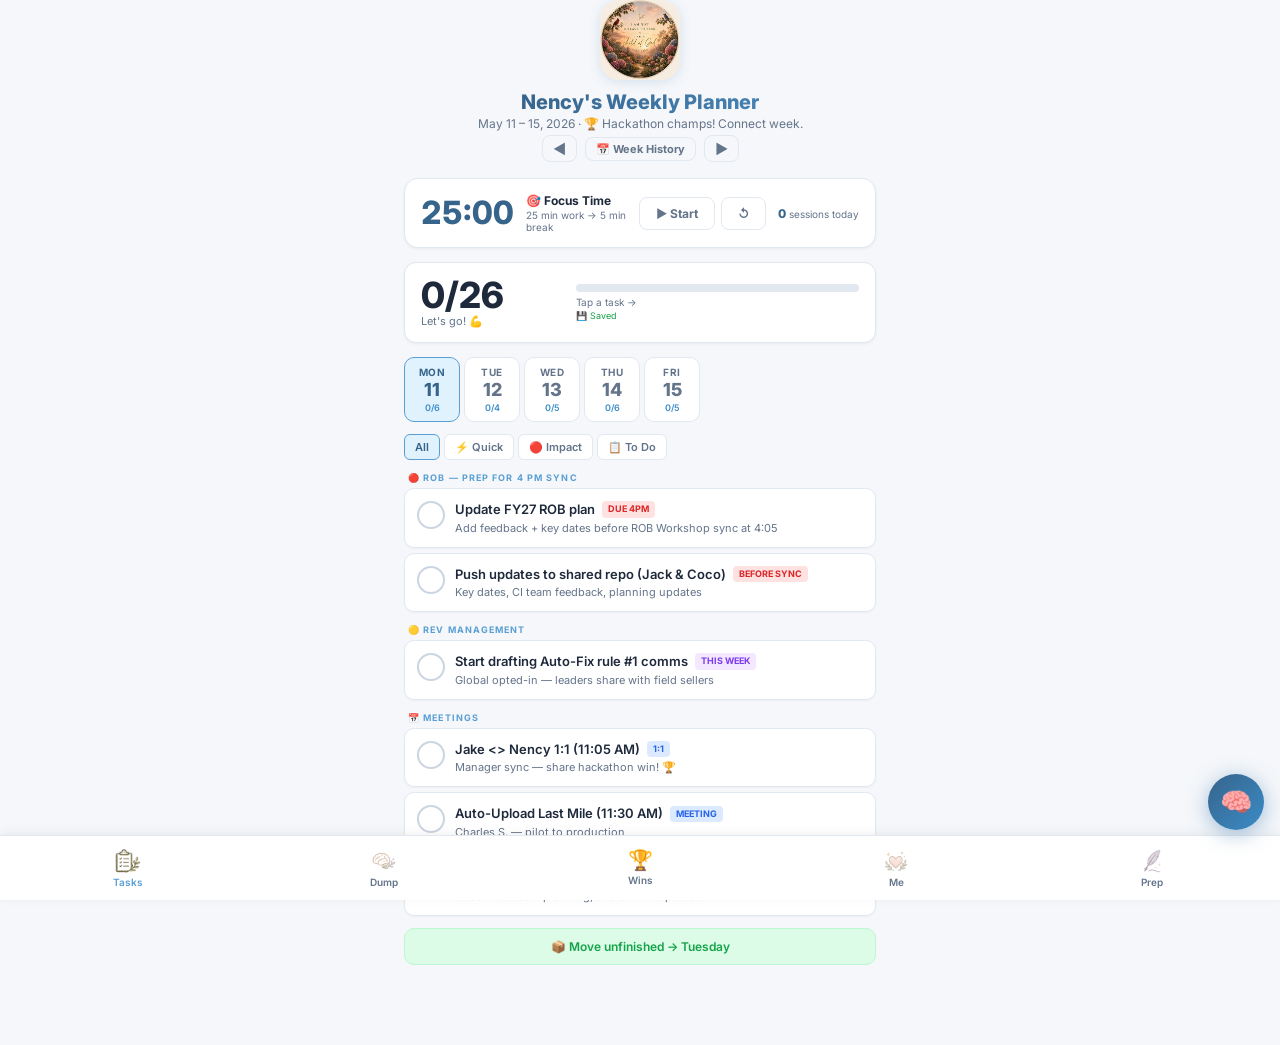
==== commit 7be2435a: "v4: bulletproof persistence + Connect-ready completion log - Stable ID-based localStorage (np-tasks-" ====
--- a/index.html
+++ b/index.html
@@ -495,6 +495,7 @@
   <div class="sc-right">
     <div class="br-bg"><div class="br-fl" id="bar"></div></div>
     <div class="stk" id="stk">Tap a task →</div>
+    <div class="stk" id="savedInd" style="font-size:9px;color:#16a34a;margin-top:2px;min-height:11px"></div>
   </div>
 </div>
 
@@ -618,7 +619,8 @@
   <div id="winList"></div>
 
   <div class="win-export">
-    <button onclick="exportWins()">📋 Copy Wins for Connects</button>
+    <button onclick="exportWins()">� Copy Wins for Connects</button>
+    <button onclick="exportCompletionLog()" style="margin-left:6px">📊 Copy Completed Tasks</button>
   </div>
 </div>
 
@@ -791,7 +793,28 @@
   ]}],
 };
 
-let aDay='mon';const SK='np-v6-20260511';
+let aDay='mon';
+// ═══════════════════════════════════════════════════════════
+// PERSISTENT STORAGE — v3 (ID-based, date-stable, Connect-ready)
+// Bug-fix May 13 2026: switched from position-based array under a
+// date-locked key (np-v6-20260511) to a stable, content-keyed model
+// so completions survive task reorders, code edits, and PWA cache misses.
+// ═══════════════════════════════════════════════════════════
+const SK='np-tasks-v3';
+const OLD_KEYS=['np-v6-20260511','np-v6-20260504','np-v6-20260427','np-v6','np-v5','np-v4','np-v3','np-v2','np-v1'];
+
+// Stable task ID from day + task name (slug)
+function tId(day,name){
+  const slug=String(name||'').toLowerCase()
+    .replace(/[^a-z0-9]+/g,'-').replace(/(^-|-$)/g,'').slice(0,60);
+  return `${day}-${slug}`;
+}
+
+function getSt(){
+  try{const r=localStorage.getItem(SK);if(r){const p=JSON.parse(r);if(p&&typeof p==='object')return p}}catch(e){}
+  return {version:3,defaults:{},custom:{},log:[]};
+}
+function setSt(st){try{localStorage.setItem(SK,JSON.stringify(st));flashSaved()}catch(e){console.error('Save failed:',e)}}
 
 function buildTabs(){
   document.getElementById('tabs').innerHTML=DAYS.map(d=>
@@ -807,7 +830,7 @@
       h+=`<div class="sec"><div class="sec-t">${s.cat}</div>`;
       s.tasks.forEach(t=>{
         const tg=t.tl?` <span class="tg ${t.tg}">${t.tl}</span>`:'';
-        h+=`<div class="tk" onclick="tog(this)" data-t="${t.t}" data-d="${d.k}"><div class="ck">✓</div><div class="tb"><div class="tn">${t.n}${tg}</div><div class="tw">${t.w}</div></div></div>`;
+        h+=`<div class="tk" onclick="tog(this)" data-id="${tId(d.k,t.n)}" data-t="${t.t}" data-d="${d.k}"><div class="ck">✓</div><div class="tb"><div class="tn">${t.n}${tg}</div><div class="tw">${t.w}</div></div></div>`;
       });
       h+=`</div>`;
     });
@@ -850,18 +873,47 @@
   const p=document.getElementById(`p-${f}`),un=[...p.querySelectorAll('.tk:not(.done)')];
   if(!un.length) return;
   const tgt=document.getElementById(`cr-${t}`);
+  const st=getSt();
+  if(!st.custom[t])st.custom[t]=[];
   un.forEach(tk=>{
-    const c=tk.cloneNode(true);const nm=c.querySelector('.tn');
-    if(!nm.innerHTML.includes('t-carry')) nm.innerHTML+=' <span class="tg t-carry">📦</span>';
-    c.classList.remove('done');c.dataset.d=t;c.setAttribute('onclick','tog(this)');
-    tgt.appendChild(c);tk.remove();
+    const isCustom=tk.dataset.custom==='1';
+    const sourceId=tk.dataset.id;
+    // Strip any existing tag spans from name to get clean text
+    const tnEl=tk.querySelector('.tn');
+    const cleanName=(()=>{const c=tnEl?.cloneNode(true);if(!c)return'';c.querySelectorAll('.tg').forEach(s=>s.remove());return c.textContent.replace(/\s+/g,' ').trim()})();
+    const wText=tk.querySelector('.tw')?.textContent||'';
+    // Hide source: default → mark hidden; custom → remove from source list
+    if(!isCustom&&sourceId){
+      st.defaults[sourceId]=st.defaults[sourceId]||{};
+      st.defaults[sourceId].hidden=true;
+      st.defaults[sourceId].carriedTo=t;
+    }else if(isCustom&&sourceId){
+      st.custom[f]=(st.custom[f]||[]).filter(c=>c.id!==sourceId);
+    }
+    // Add to target as carry-over custom entry
+    const newId=`${t}-carry-${Date.now()}-${Math.random().toString(36).slice(2,6)}`;
+    st.custom[t].push({
+      id:newId,text:cleanName,
+      w:wText||`Carried from ${f}`,
+      tg:'t-carry',tl:'📦',
+      done:false,completedAt:null,source:'carry-over',from:f
+    });
+    // Build DOM
+    const div=document.createElement('div');
+    div.className='tk';div.dataset.t='';div.dataset.d=t;
+    div.dataset.id=newId;div.dataset.custom='1';
+    div.setAttribute('onclick','tog(this)');
+    div.innerHTML=`<div class="ck">✓</div><div class="tb"><div class="tn">${cleanName} <span class="tg t-carry">📦</span></div><div class="tw">Carried from ${f}</div></div>`;
+    tgt.appendChild(div);
+    tk.remove();
   });
   tgt.style.display='';
+  setSt(st);
   document.getElementById('cyT').textContent=`${un.length} task${un.length>1?'s':''} moved!`;
   document.getElementById('cyP').textContent=`→ ${DAYS.find(d=>d.k===t).l}`;
   const m=document.getElementById('cyM');m.classList.add('show');
   setTimeout(()=>m.classList.remove('show'),1800);
-  uAll();save();setTimeout(()=>sw(t),1000);
+  uAll();setTimeout(()=>sw(t),1000);
 }
 function uCy(){
   DAYS.forEach(d=>{const b=document.getElementById(`cy-${d.k}`);if(!b)return;
@@ -931,34 +983,185 @@
 function addBD(i){
   const s=document.getElementById(`bs-${i}`),d=s.value;if(!d){s.style.borderColor='#f87171';return}
   const r=document.getElementById(`br-${i}`),x=r.querySelector('.bd-x').textContent;
-  const cr=document.getElementById(`cr-${d}`),tk=document.createElement('div');
-  tk.className='tk';tk.dataset.t='';tk.dataset.d=d;tk.setAttribute('onclick','tog(this)');
+  const cr=document.getElementById(`cr-${d}`);
+  // Persist as custom (with stable ID) BEFORE building DOM
+  const newId=`${d}-bd-${Date.now()}-${Math.random().toString(36).slice(2,6)}`;
+  const st=getSt();
+  if(!st.custom[d])st.custom[d]=[];
+  st.custom[d].push({id:newId,text:x,w:'From brain dump',tg:'t-carry',tl:'🧠',done:false,completedAt:null,source:'brain-dump'});
+  setSt(st);
+  // Build DOM
+  const tk=document.createElement('div');
+  tk.className='tk';tk.dataset.t='';tk.dataset.d=d;
+  tk.dataset.id=newId;tk.dataset.custom='1';
+  tk.setAttribute('onclick','tog(this)');
   tk.innerHTML=`<div class="ck">✓</div><div class="tb"><div class="tn">${x} <span class="tg t-carry">🧠</span></div><div class="tw">From brain dump</div></div>`;
   cr.appendChild(tk);cr.style.display='';r.style.opacity='.3';r.style.pointerEvents='none';
-  r.querySelector('.bda').textContent='✓';uAll();save();
+  r.querySelector('.bda').textContent='✓';uAll();
 }
 function clearBD(){document.getElementById('bdI').value='';document.getElementById('bdO').innerHTML=''}
 
 function save(){
-  const st={};DAYS.forEach(d=>{const pn=document.getElementById(`p-${d.k}`);st[d.k]=[];
-    pn.querySelectorAll('.tk').forEach(t=>st[d.k].push({done:t.classList.contains('done'),h:t.outerHTML}));
-  });localStorage.setItem(SK,JSON.stringify(st));
-}
+  const st=getSt();
+  DAYS.forEach(d=>{
+    const pn=document.getElementById(`p-${d.k}`);if(!pn)return;
+    pn.querySelectorAll('.tk').forEach(tk=>{
+      const id=tk.dataset.id;if(!id)return;
+      const done=tk.classList.contains('done');
+      const isCustom=tk.dataset.custom==='1';
+      const nowIso=new Date().toISOString();
+      if(isCustom){
+        if(!st.custom[d.k])st.custom[d.k]=[];
+        const ex=st.custom[d.k].find(c=>c.id===id);
+        if(ex){
+          const wasDone=!!ex.done;
+          ex.done=done;
+          if(done&&!ex.completedAt)ex.completedAt=nowIso;
+          else if(!done)ex.completedAt=null;
+          if(done&&!wasDone)logCompletion(ex.text,d.k,nowIso);
+        }
+      }else{
+        const prev=st.defaults[id]||{};
+        const wasDone=!!prev.done;
+        st.defaults[id]={...prev,done:done};
+        if(done&&!prev.completedAt)st.defaults[id].completedAt=nowIso;
+        else if(!done)st.defaults[id].completedAt=null;
+        if(done&&!wasDone){
+          const nm=(tk.querySelector('.tn')?.cloneNode(true));
+          if(nm){nm.querySelectorAll('.tg').forEach(s=>s.remove());logCompletion(nm.textContent.trim(),d.k,nowIso)}
+        }
+      }
+    });
+  });
+  setSt(st);
+}
+
 function load(){
-  const r=localStorage.getItem(SK);if(!r)return;
-  try{const st=JSON.parse(r);DAYS.forEach(d=>{if(!st[d.k])return;
-    const pn=document.getElementById(`p-${d.k}`),tks=pn.querySelectorAll('.tk'),sv=st[d.k];
-    if(tks.length===sv.length){sv.forEach((s,i)=>{if(s.done&&tks[i])tks[i].classList.add('done')})}
-    else{let i=0;tks.forEach(t=>{if(i<sv.length&&sv[i]&&sv[i].done)t.classList.add('done');i++});
-      const cr=document.getElementById(`cr-${d.k}`);
-      for(let j=tks.length;j<sv.length;j++){if(sv[j]&&sv[j].h){
-        const div=document.createElement('div');div.innerHTML=sv[j].h;const tk=div.firstChild;
-        tk.setAttribute('onclick','tog(this)');if(sv[j].done)tk.classList.add('done');else tk.classList.remove('done');
-        cr.appendChild(tk);cr.style.display='';
-      }}
-    }
-  })}catch(e){}
-}
+  migrateOldData();
+  const st=getSt();
+  DAYS.forEach(d=>{
+    const pn=document.getElementById(`p-${d.k}`);if(!pn)return;
+    // Apply state to default tasks by stable ID
+    pn.querySelectorAll('.tk').forEach(tk=>{
+      const id=tk.dataset.id;if(!id)return;
+      const sv=st.defaults[id];
+      if(sv){
+        if(sv.done)tk.classList.add('done');
+        if(sv.hidden)tk.style.display='none';
+      }
+    });
+    // Recreate brain-dump + carry-over entries
+    const cr=document.getElementById(`cr-${d.k}`);
+    const cust=st.custom[d.k]||[];
+    cust.forEach(c=>{
+      if(cr.querySelector(`[data-id="${c.id}"]`))return; // already there
+      const tk=document.createElement('div');
+      tk.className='tk'+(c.done?' done':'');
+      tk.dataset.t=c.t||'';tk.dataset.d=d.k;
+      tk.dataset.id=c.id;tk.dataset.custom='1';
+      tk.setAttribute('onclick','tog(this)');
+      const tag=c.tl?` <span class="tg ${c.tg||'t-carry'}">${c.tl}</span>`:'';
+      tk.innerHTML=`<div class="ck">✓</div><div class="tb"><div class="tn">${c.text}${tag}</div><div class="tw">${c.w||''}</div></div>`;
+      cr.appendChild(tk);cr.style.display='';
+    });
+  });
+}
+
+// Append-only completion log (great for Connect mining)
+function logCompletion(text,day,iso){
+  const st=getSt();
+  if(!Array.isArray(st.log))st.log=[];
+  st.log.push({text,day,week:(typeof CURRENT_WEEK!=='undefined')?CURRENT_WEEK:'',completedAt:iso||new Date().toISOString()});
+  if(st.log.length>2000)st.log.splice(0,st.log.length-2000);
+  // Note: don't call setSt() here — caller already will
+  try{localStorage.setItem(SK,JSON.stringify(st))}catch(e){}
+}
+
+// "Saved" indicator (shows under score strip)
+let _lastSave=0,_saveTick=null;
+function flashSaved(){
+  _lastSave=Date.now();
+  const el=document.getElementById('savedInd');if(!el)return;
+  if(_saveTick)clearInterval(_saveTick);
+  const tick=()=>{
+    const s=Math.floor((Date.now()-_lastSave)/1000);
+    if(s<2)el.textContent='💾 Saved';
+    else if(s<60)el.textContent=`💾 Saved ${s}s ago`;
+    else if(s<3600)el.textContent=`💾 Saved ${Math.floor(s/60)}m ago`;
+    else el.textContent=`💾 Saved ${Math.floor(s/3600)}h ago`;
+  };
+  tick();
+  _saveTick=setInterval(tick,1000);
+}
+
+// One-time migration from old position-based keys → recovers your old completions!
+function migrateOldData(){
+  const st=getSt();
+  if(st._migrated)return;
+  let recovered=0;
+  for(const k of OLD_KEYS){
+    try{
+      const r=localStorage.getItem(k);if(!r)continue;
+      const old=JSON.parse(r);if(!old||typeof old!=='object')continue;
+      DAYS.forEach(d=>{
+        const arr=old[d.k];if(!Array.isArray(arr))return;
+        const defs=(TASKS[d.k]||[]).flatMap(s=>s.tasks);
+        arr.forEach((sv,idx)=>{
+          if(!sv||!sv.done)return;
+          let name=null;
+          if(sv.h){
+            const m=sv.h.match(/<div class="tn">([\s\S]*?)<\/div>/);
+            if(m){
+              const tmp=document.createElement('div');tmp.innerHTML=m[1];
+              tmp.querySelectorAll('.tg').forEach(s=>s.remove());
+              name=tmp.textContent.replace(/\s+/g,' ').trim();
+            }
+          }
+          if(!name&&defs[idx])name=defs[idx].n;
+          if(!name)return;
+          const match=defs.find(t=>t.n.toLowerCase().trim()===name.toLowerCase().trim());
+          if(match){
+            const id=tId(d.k,match.n);
+            if(!st.defaults[id]||!st.defaults[id].done){
+              st.defaults[id]={done:true,completedAt:new Date().toISOString(),migrated:true,fromKey:k};
+              recovered++;
+            }
+          }else{
+            // Brain-dump or carry-over → recreate as custom
+            if(!st.custom[d.k])st.custom[d.k]=[];
+            const exists=st.custom[d.k].find(c=>c.text===name);
+            if(!exists){
+              st.custom[d.k].push({
+                id:`${d.k}-rec-${Date.now()}-${Math.random().toString(36).slice(2,7)}`,
+                text:name,w:'Recovered from previous version',
+                tg:'t-carry',tl:'♻️ RECOVERED',
+                done:!!sv.done,completedAt:sv.done?new Date().toISOString():null,
+                source:'migrated',fromKey:k
+              });
+              if(sv.done)recovered++;
+            }
+          }
+        });
+      });
+    }catch(e){console.warn('Migration error for',k,e)}
+  }
+  st._migrated=true;
+  if(recovered>0){
+    setSt(st);
+    console.log(`✅ Recovered ${recovered} task completion(s) from older planner versions`);
+    setTimeout(()=>{
+      const el=document.getElementById('savedInd');
+      if(el){
+        el.textContent=`♻️ Recovered ${recovered} completion(s)!`;
+        el.style.color='#16a34a';el.style.fontWeight='700';
+        setTimeout(()=>{el.style.color='';el.style.fontWeight='';flashSaved()},6000);
+      }
+    },800);
+  }else{
+    setSt(st); // persist the _migrated flag
+  }
+}
+
 
 buildTabs();buildPanels();load();sw('mon');uAll();
 
@@ -1025,10 +1228,18 @@
   const day=picked.dataset.dk;
   const text=row.querySelector('.qr-txt').textContent;
 
+  // Persist as custom with stable ID
+  const newId=`${day}-qd-${Date.now()}-${Math.random().toString(36).slice(2,6)}`;
+  const st=getSt();
+  if(!st.custom[day])st.custom[day]=[];
+  st.custom[day].push({id:newId,text:text,w:'From quick dump',tg:'t-carry',tl:'🧠',done:false,completedAt:null,source:'quick-dump'});
+  setSt(st);
+
   // Add task to the carried-over section of that day
   const cr=document.getElementById(`cr-${day}`);
   const tk=document.createElement('div');
   tk.className='tk';tk.dataset.t='';tk.dataset.d=day;
+  tk.dataset.id=newId;tk.dataset.custom='1';
   tk.setAttribute('onclick','tog(this)');
   tk.innerHTML=`<div class="ck">✓</div><div class="tb"><div class="tn">${text} <span class="tg t-carry">🧠</span></div><div class="tw">From quick dump</div></div>`;
   cr.appendChild(tk);cr.style.display='';
@@ -1036,7 +1247,7 @@
   // Mark as added
   row.classList.add('added');
   row.querySelector('.qr-add').textContent='✓ Added';
-  uAll();save();
+  uAll();
 
   // Mini celebration
   const fab=document.getElementById('fab');
@@ -1485,6 +1696,74 @@
     alert('Wins copied to clipboard!');
   });
 }
+
+// ═══ CONNECT-READY COMPLETED-TASKS EXPORT ═══
+// Pulls from the append-only completion log (every task you've ever
+// checked off) — perfect raw material for Connect self-review.
+function exportCompletionLog(){
+  const st=getSt();
+  const log=Array.isArray(st.log)?st.log.slice():[];
+  // Also fold in current week's defaults that are done (in case log was empty before today)
+  DAYS.forEach(d=>{
+    const defs=(TASKS[d.k]||[]).flatMap(s=>s.tasks);
+    defs.forEach(t=>{
+      const id=tId(d.k,t.n);
+      const sv=st.defaults[id];
+      if(sv&&sv.done){
+        // Avoid duplicates
+        const exists=log.some(l=>l.text&&l.text.toLowerCase().trim()===t.n.toLowerCase().trim()&&l.day===d.k);
+        if(!exists)log.push({text:t.n,day:d.k,week:(typeof CURRENT_WEEK!=='undefined')?CURRENT_WEEK:'',completedAt:sv.completedAt||new Date().toISOString()});
+      }
+    });
+    (st.custom[d.k]||[]).forEach(c=>{
+      if(c.done){
+        const exists=log.some(l=>l.text===c.text&&l.day===d.k);
+        if(!exists)log.push({text:c.text,day:d.k,week:(typeof CURRENT_WEEK!=='undefined')?CURRENT_WEEK:'',completedAt:c.completedAt||new Date().toISOString()});
+      }
+    });
+  });
+  if(!log.length){alert('No completed tasks logged yet — check off some tasks first!');return;}
+  // Sort newest first, group by ISO week-start (Mon)
+  log.sort((a,b)=>new Date(b.completedAt)-new Date(a.completedAt));
+  const dayName={mon:'Mon',tue:'Tue',wed:'Wed',thu:'Thu',fri:'Fri',sat:'Sat',sun:'Sun'};
+  const groups={};
+  log.forEach(l=>{
+    const dt=new Date(l.completedAt);
+    if(isNaN(dt))return;
+    // Week label = "Week of <Monday Mon DD, YYYY>"
+    const dow=dt.getDay(); // 0=Sun
+    const offsetToMon=(dow===0?-6:1-dow);
+    const mon=new Date(dt);mon.setDate(mon.getDate()+offsetToMon);mon.setHours(0,0,0,0);
+    const wkKey=mon.toISOString().slice(0,10);
+    const wkLabel=mon.toLocaleDateString('en-US',{month:'short',day:'numeric',year:'numeric'});
+    if(!groups[wkKey])groups[wkKey]={label:`Week of ${wkLabel}`,items:[]};
+    groups[wkKey].items.push(l);
+  });
+  let txt='COMPLETED TASKS — Nency Yera\n'+'═'.repeat(45)+'\nGreat raw material for your Connect self-review.\n\n';
+  Object.keys(groups).sort().reverse().forEach(wk=>{
+    const g=groups[wk];
+    txt+=g.label.toUpperCase()+'\n'+'-'.repeat(g.label.length)+'\n';
+    // Sort within week oldest→newest so it reads chronologically
+    g.items.sort((a,b)=>new Date(a.completedAt)-new Date(b.completedAt));
+    g.items.forEach(l=>{
+      const dt=new Date(l.completedAt);
+      const time=dt.toLocaleTimeString('en-US',{hour:'numeric',minute:'2-digit'});
+      const dn=dayName[l.day]||l.day||'';
+      txt+=`  ✅ [${dn} ${time}] ${l.text}\n`;
+    });
+    txt+='\n';
+  });
+  navigator.clipboard.writeText(txt).then(()=>{
+    const cel=document.getElementById('cel');
+    document.getElementById('cE').textContent='📊';
+    document.getElementById('cT').textContent='COPIED!';
+    document.getElementById('cM').textContent=`${log.length} completed tasks → Connect ✨`;
+    cel.classList.add('show');setTimeout(()=>cel.classList.remove('show'),1800);
+  }).catch(()=>{
+    const ta=document.createElement('textarea');ta.value=txt;document.body.appendChild(ta);ta.select();document.execCommand('copy');document.body.removeChild(ta);
+    alert(`${log.length} completed tasks copied!`);
+  });
+}
 </script>
 </body>
 </html>
